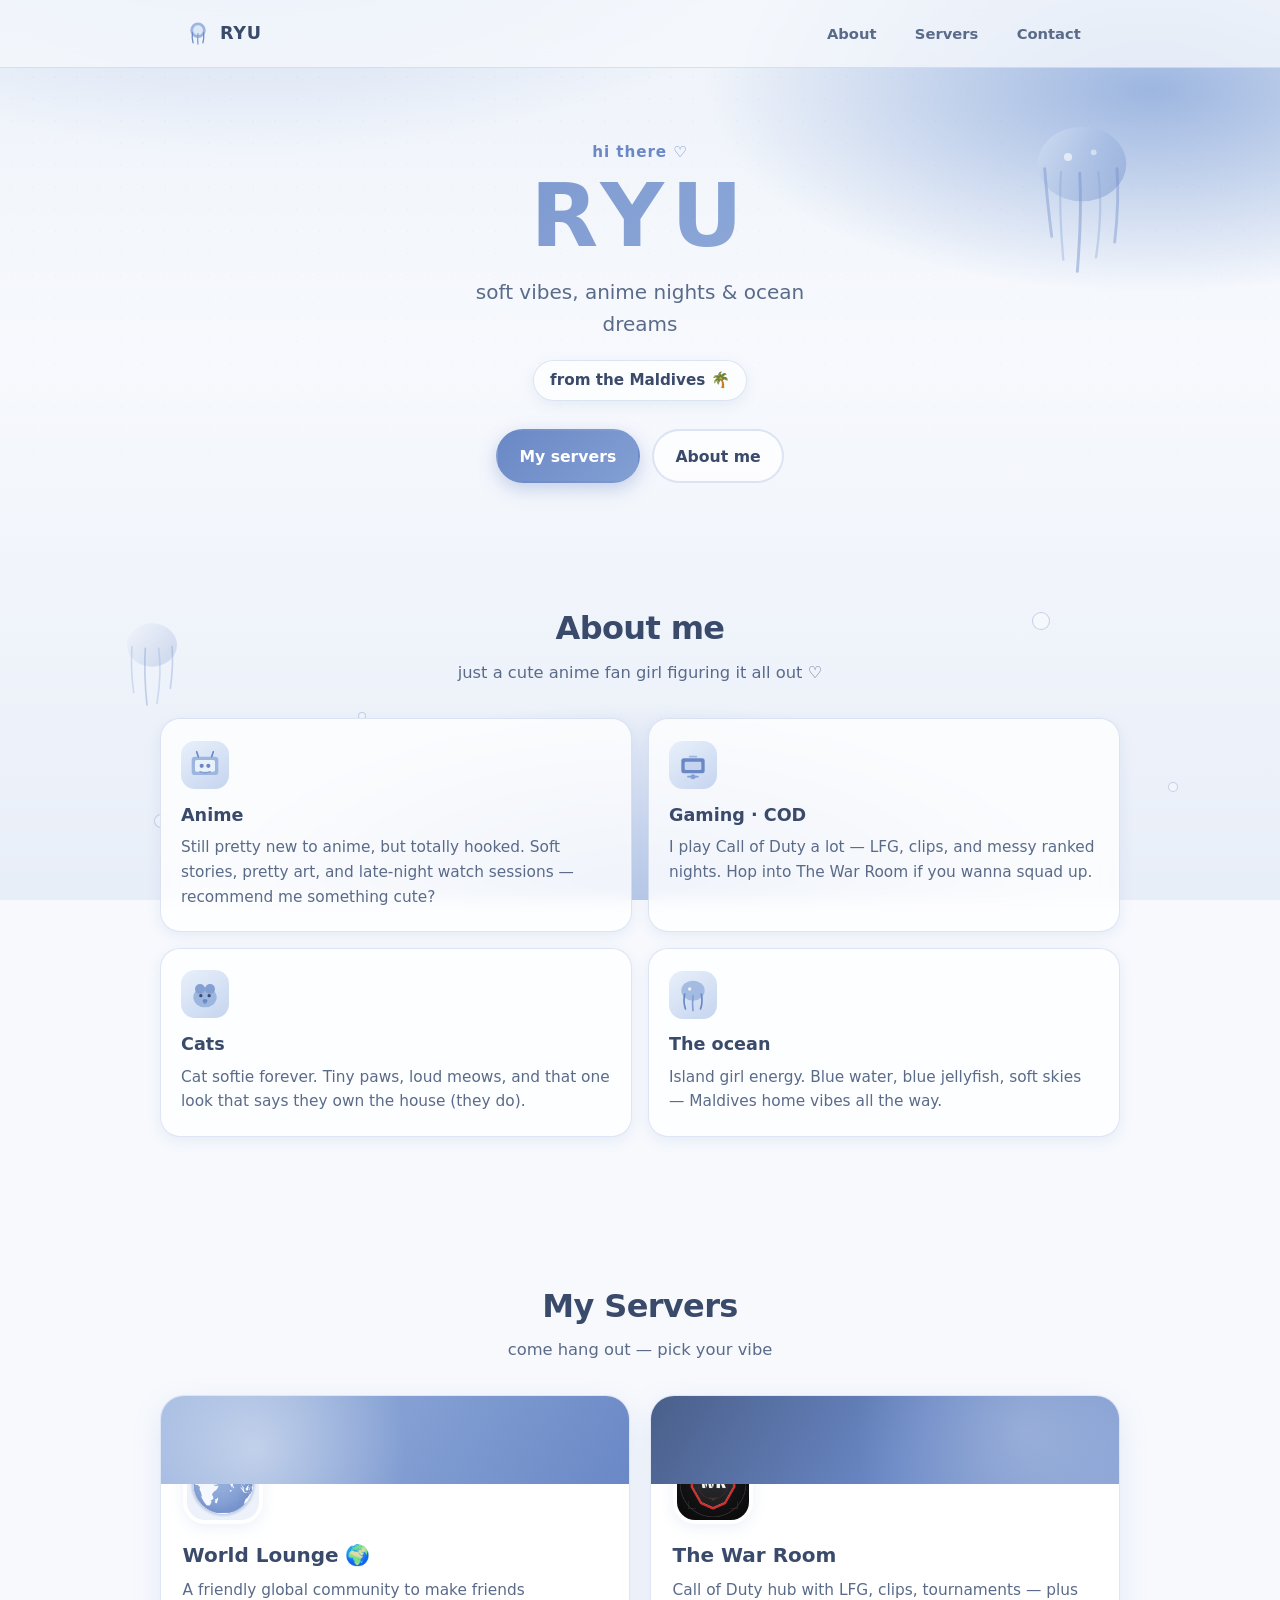
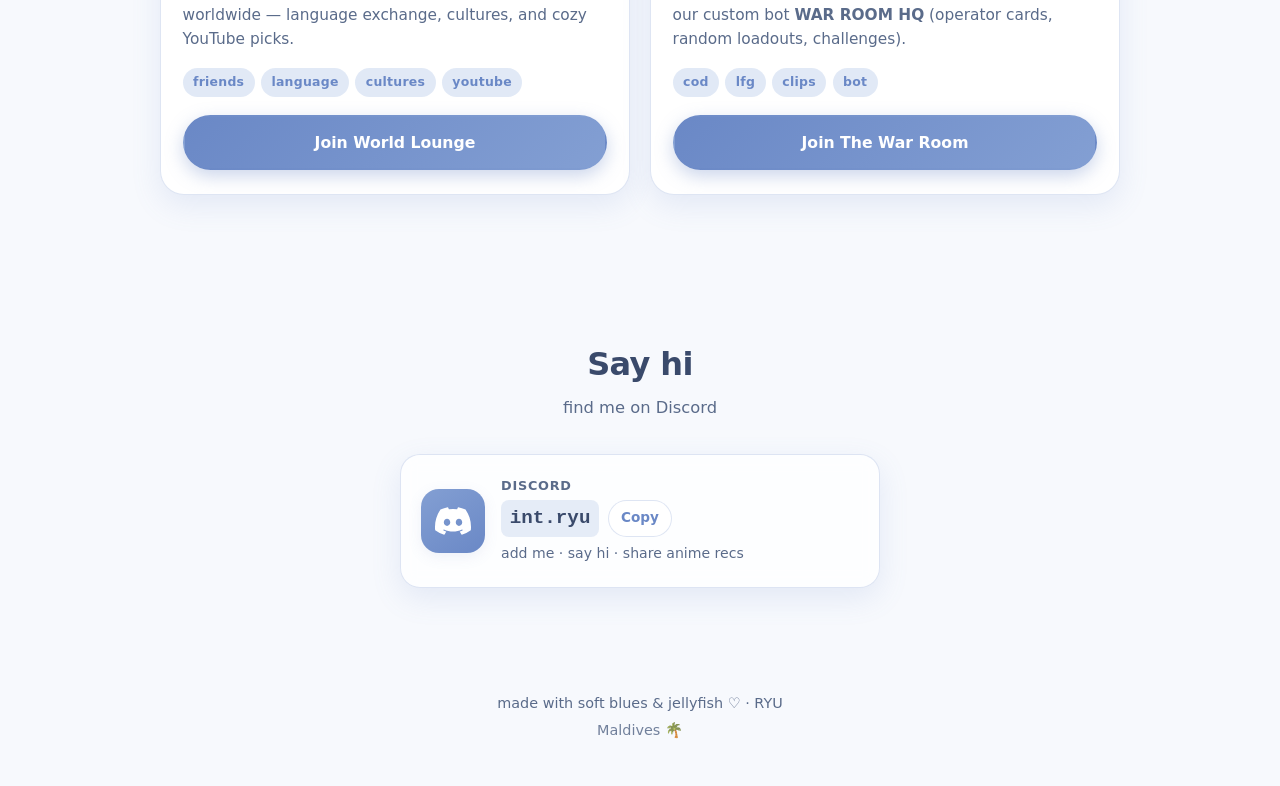
==== index.html @ 0b97e2f5 "Launch RYU site" ====
<!DOCTYPE html>
<html lang="en">
<head>
  <meta charset="UTF-8" />
  <meta name="viewport" content="width=device-width, initial-scale=1" />
  <title>RYU — soft vibes from the Maldives</title>
  <meta name="description" content="Hey, I'm RYU — anime fan girl from the Maldives. Soft pastels, blue jellyfish, cats, and Call of Duty. Come hang in World Lounge or The War Room." />
  <meta name="theme-color" content="#9DB6E0" />
  <meta name="author" content="RYU" />

  <!-- Open Graph -->
  <meta property="og:type" content="website" />
  <meta property="og:title" content="RYU — soft vibes from the Maldives" />
  <meta property="og:description" content="Anime fan girl from the Maldives. Soft pastels, blue jellyfish, cats &amp; COD. Join World Lounge or The War Room." />
  <meta property="og:image" content="og-image.png" />
  <meta property="og:image:width" content="1200" />
  <meta property="og:image:height" content="630" />
  <meta property="og:locale" content="en_US" />
  <meta property="og:site_name" content="RYU" />

  <!-- Twitter -->
  <meta name="twitter:card" content="summary_large_image" />
  <meta name="twitter:title" content="RYU — soft vibes from the Maldives" />
  <meta name="twitter:description" content="Anime fan girl from the Maldives. Soft pastels, blue jellyfish, cats &amp; COD." />
  <meta name="twitter:image" content="og-image.png" />

  <link rel="icon" href="favicon.svg" type="image/svg+xml" />
  <link rel="alternate icon" href="favicon.png" type="image/png" />
  <link rel="apple-touch-icon" href="apple-touch-icon.png" />
  <link rel="stylesheet" href="style.css" />
</head>
<body>
  <a class="skip-link" href="#main">Skip to content</a>

  <!-- Decorative ocean layer (SVG, no AI art) -->
  <div class="bg-layer" aria-hidden="true">
    <div class="bg-gradient"></div>
    <div class="bg-dots"></div>
    <svg class="jellyfish j1" viewBox="0 0 120 160" fill="none" xmlns="http://www.w3.org/2000/svg">
      <ellipse cx="60" cy="48" rx="38" ry="32" fill="url(#jfGrad)" opacity="0.55"/>
      <path d="M28 52 Q30 78 34 110" stroke="#6A88C6" stroke-width="2.5" stroke-linecap="round" opacity="0.45"/>
      <path d="M42 55 Q40 85 44 130" stroke="#839FD3" stroke-width="2" stroke-linecap="round" opacity="0.4"/>
      <path d="M58 56 Q60 90 56 140" stroke="#6A88C6" stroke-width="2.5" stroke-linecap="round" opacity="0.5"/>
      <path d="M74 55 Q78 88 72 128" stroke="#839FD3" stroke-width="2" stroke-linecap="round" opacity="0.4"/>
      <path d="M90 52 Q92 80 88 115" stroke="#6A88C6" stroke-width="2.5" stroke-linecap="round" opacity="0.45"/>
      <circle cx="48" cy="42" r="3.5" fill="#fff" opacity="0.7"/>
      <circle cx="70" cy="38" r="2.5" fill="#fff" opacity="0.55"/>
      <defs>
        <linearGradient id="jfGrad" x1="22" y1="16" x2="98" y2="80" gradientUnits="userSpaceOnUse">
          <stop stop-color="#E8F0FA"/>
          <stop offset="0.5" stop-color="#9DB6E0"/>
          <stop offset="1" stop-color="#6A88C6"/>
        </linearGradient>
      </defs>
    </svg>
    <svg class="jellyfish j2" viewBox="0 0 120 160" fill="none" xmlns="http://www.w3.org/2000/svg">
      <ellipse cx="60" cy="48" rx="30" ry="26" fill="url(#jfGrad2)" opacity="0.4"/>
      <path d="M36 50 Q34 75 38 105" stroke="#839FD3" stroke-width="2" stroke-linecap="round" opacity="0.35"/>
      <path d="M52 52 Q50 82 54 120" stroke="#6A88C6" stroke-width="2" stroke-linecap="round" opacity="0.4"/>
      <path d="M68 52 Q72 80 66 118" stroke="#839FD3" stroke-width="2" stroke-linecap="round" opacity="0.35"/>
      <path d="M84 50 Q86 72 82 100" stroke="#6A88C6" stroke-width="2" stroke-linecap="round" opacity="0.35"/>
      <defs>
        <linearGradient id="jfGrad2" x1="30" y1="22" x2="90" y2="74" gradientUnits="userSpaceOnUse">
          <stop stop-color="#F5F8FD"/>
          <stop offset="1" stop-color="#839FD3"/>
        </linearGradient>
      </defs>
    </svg>
    <span class="bubble b1"></span>
    <span class="bubble b2"></span>
    <span class="bubble b3"></span>
    <span class="bubble b4"></span>
    <span class="bubble b5"></span>
  </div>

  <header class="site-header">
    <nav class="nav" aria-label="Primary">
      <a class="logo" href="#top" aria-label="RYU home">
        <svg class="logo-mark" width="28" height="28" viewBox="0 0 40 40" aria-hidden="true">
          <circle cx="20" cy="16" r="11" fill="#9DB6E0"/>
          <circle cx="20" cy="16" r="7" fill="#E8F0FA" opacity="0.85"/>
          <path d="M12 20 Q11 28 13 34" stroke="#6A88C6" stroke-width="1.8" stroke-linecap="round" fill="none"/>
          <path d="M20 21 Q19 30 20 36" stroke="#839FD3" stroke-width="1.8" stroke-linecap="round" fill="none"/>
          <path d="M28 20 Q29 28 27 34" stroke="#6A88C6" stroke-width="1.8" stroke-linecap="round" fill="none"/>
        </svg>
        <span>RYU</span>
      </a>
      <ul class="nav-links">
        <li><a href="#about">About</a></li>
        <li><a href="#servers">Servers</a></li>
        <li><a href="#contact">Contact</a></li>
      </ul>
    </nav>
  </header>

  <main id="main">
    <!-- HERO -->
    <section class="hero" id="top" aria-labelledby="hero-title">
      <div class="hero-inner">
        <p class="hero-eyebrow">hi there ♡</p>
        <h1 id="hero-title" class="hero-title">RYU</h1>
        <p class="hero-tagline">soft vibes, anime nights &amp; ocean dreams</p>
        <p class="hero-location">
          <span class="loc-pill" aria-label="Location: Maldives">
            from the Maldives <span aria-hidden="true">🌴</span>
          </span>
        </p>
        <div class="hero-cta">
          <a class="btn btn-primary" href="#servers">My servers</a>
          <a class="btn btn-ghost" href="#about">About me</a>
        </div>
      </div>
    </section>

    <!-- ABOUT -->
    <section class="section about" id="about" aria-labelledby="about-title">
      <div class="section-inner">
        <h2 id="about-title" class="section-title">About me</h2>
        <p class="section-lead">just a cute anime fan girl figuring it all out ♡</p>
        <div class="about-grid">
          <article class="about-card">
            <div class="about-icon" aria-hidden="true">
              <svg viewBox="0 0 48 48" width="40" height="40">
                <rect x="8" y="14" width="32" height="22" rx="4" fill="#9DB6E0"/>
                <rect x="12" y="18" width="24" height="14" rx="2" fill="#E8F0FA"/>
                <circle cx="20" cy="25" r="2.5" fill="#6A88C6"/>
                <circle cx="28" cy="25" r="2.5" fill="#6A88C6"/>
                <path d="M18 32 Q24 35 30 32" stroke="#839FD3" stroke-width="1.8" fill="none" stroke-linecap="round"/>
                <path d="M16 14 L14 8" stroke="#6A88C6" stroke-width="2" stroke-linecap="round"/>
                <path d="M32 14 L34 8" stroke="#6A88C6" stroke-width="2" stroke-linecap="round"/>
              </svg>
            </div>
            <h3>Anime</h3>
            <p>Still pretty new to anime, but totally hooked. Soft stories, pretty art, and late-night watch sessions — recommend me something cute?</p>
          </article>
          <article class="about-card">
            <div class="about-icon" aria-hidden="true">
              <svg viewBox="0 0 48 48" width="40" height="40">
                <rect x="10" y="16" width="28" height="18" rx="3" fill="#6A88C6"/>
                <rect x="14" y="20" width="20" height="10" rx="1.5" fill="#C5D4EF"/>
                <circle cx="24" cy="38" r="3" fill="#839FD3"/>
                <path d="M18 38 H30" stroke="#839FD3" stroke-width="2" stroke-linecap="round"/>
                <path d="M20 14 L28 14" stroke="#9DB6E0" stroke-width="2" stroke-linecap="round"/>
              </svg>
            </div>
            <h3>Gaming · COD</h3>
            <p>I play Call of Duty a lot — LFG, clips, and messy ranked nights. Hop into The War Room if you wanna squad up.</p>
          </article>
          <article class="about-card">
            <div class="about-icon" aria-hidden="true">
              <svg viewBox="0 0 48 48" width="40" height="40">
                <ellipse cx="24" cy="28" rx="14" ry="12" fill="#9DB6E0"/>
                <circle cx="18" cy="18" r="6" fill="#839FD3"/>
                <circle cx="30" cy="18" r="6" fill="#839FD3"/>
                <circle cx="19" cy="26" r="2" fill="#3A4A6B"/>
                <circle cx="29" cy="26" r="2" fill="#3A4A6B"/>
                <ellipse cx="24" cy="32" rx="3" ry="2" fill="#6A88C6"/>
                <path d="M22 34 Q24 36 26 34" stroke="#6A88C6" stroke-width="1.5" fill="none"/>
              </svg>
            </div>
            <h3>Cats</h3>
            <p>Cat softie forever. Tiny paws, loud meows, and that one look that says they own the house (they do).</p>
          </article>
          <article class="about-card">
            <div class="about-icon" aria-hidden="true">
              <svg viewBox="0 0 48 48" width="40" height="40">
                <ellipse cx="24" cy="20" rx="14" ry="12" fill="#9DB6E0" opacity="0.9"/>
                <path d="M14 24 Q12 34 15 42" stroke="#6A88C6" stroke-width="2" fill="none" stroke-linecap="round"/>
                <path d="M24 26 Q23 36 24 44" stroke="#839FD3" stroke-width="2" fill="none" stroke-linecap="round"/>
                <path d="M34 24 Q36 34 33 42" stroke="#6A88C6" stroke-width="2" fill="none" stroke-linecap="round"/>
                <circle cx="20" cy="18" r="2" fill="#fff" opacity="0.8"/>
              </svg>
            </div>
            <h3>The ocean</h3>
            <p>Island girl energy. Blue water, blue jellyfish, soft skies — Maldives home vibes all the way.</p>
          </article>
        </div>
      </div>
    </section>

    <!-- SERVERS -->
    <section class="section servers" id="servers" aria-labelledby="servers-title">
      <div class="section-inner">
        <h2 id="servers-title" class="section-title">My Servers</h2>
        <p class="section-lead">come hang out — pick your vibe</p>
        <div class="server-grid">
          <article class="server-card">
            <div class="server-banner wl-banner" aria-hidden="true"></div>
            <div class="server-body">
              <img class="server-icon" src="worldlounge-icon.png" width="80" height="80" alt="World Lounge server icon" />
              <h3>World Lounge <span aria-hidden="true">🌍</span></h3>
              <p>A friendly global community to make friends worldwide — language exchange, cultures, and cozy YouTube picks.</p>
              <ul class="server-tags" aria-label="Highlights">
                <li>friends</li>
                <li>language</li>
                <li>cultures</li>
                <li>YouTube</li>
              </ul>
              <a class="btn btn-primary btn-block" href="https://discord.gg/qdYqPaJqVR" target="_blank" rel="noopener noreferrer">
                Join World Lounge
              </a>
            </div>
          </article>

          <article class="server-card">
            <div class="server-banner wr-banner" aria-hidden="true"></div>
            <div class="server-body">
              <img class="server-icon" src="warroom-icon.png" width="80" height="80" alt="The War Room server icon" />
              <h3>The War Room</h3>
              <p>Call of Duty hub with LFG, clips, tournaments — plus our custom bot <strong>WAR ROOM HQ</strong> (operator cards, random loadouts, challenges).</p>
              <ul class="server-tags" aria-label="Highlights">
                <li>COD</li>
                <li>LFG</li>
                <li>clips</li>
                <li>bot</li>
              </ul>
              <a class="btn btn-primary btn-block" href="https://discord.gg/G95VPjzFN3" target="_blank" rel="noopener noreferrer">
                Join The War Room
              </a>
            </div>
          </article>
        </div>
      </div>
    </section>

    <!-- CONTACT -->
    <section class="section contact" id="contact" aria-labelledby="contact-title">
      <div class="section-inner contact-inner">
        <h2 id="contact-title" class="section-title">Say hi</h2>
        <p class="section-lead">find me on Discord</p>
        <div class="contact-card">
          <div class="discord-badge" aria-hidden="true">
            <svg viewBox="0 0 24 24" width="36" height="36" fill="currentColor">
              <path d="M20.317 4.37a19.791 19.791 0 0 0-4.885-1.515.074.074 0 0 0-.079.037c-.21.375-.444.864-.608 1.25a18.27 18.27 0 0 0-5.487 0 12.64 12.64 0 0 0-.617-1.25.077.077 0 0 0-.079-.037A19.736 19.736 0 0 0 3.677 4.37a.07.07 0 0 0-.032.027C.533 9.046-.32 13.58.099 18.057a.082.082 0 0 0 .031.057 19.9 19.9 0 0 0 5.993 3.03.078.078 0 0 0 .084-.028 14.09 14.09 0 0 0 1.226-1.994.076.076 0 0 0-.041-.106 13.107 13.107 0 0 1-1.872-.892.077.077 0 0 1-.008-.128 10.2 10.2 0 0 0 .372-.292.074.074 0 0 1 .077-.01c3.928 1.793 8.18 1.793 12.062 0a.074.074 0 0 1 .078.01c.12.098.246.198.373.292a.077.077 0 0 1-.006.127 12.299 12.299 0 0 1-1.873.892.077.077 0 0 0-.041.107c.36.698.772 1.362 1.225 1.993a.076.076 0 0 0 .084.028 19.839 19.839 0 0 0 6.002-3.03.077.077 0 0 0 .032-.054c.5-5.177-.838-9.674-3.549-13.66a.061.061 0 0 0-.031-.03zM8.02 15.33c-1.183 0-2.157-1.085-2.157-2.419 0-1.333.956-2.419 2.157-2.419 1.21 0 2.176 1.096 2.157 2.42 0 1.333-.956 2.418-2.157 2.418zm7.975 0c-1.183 0-2.157-1.085-2.157-2.419 0-1.333.955-2.419 2.157-2.419 1.21 0 2.176 1.096 2.157 2.42 0 1.333-.946 2.418-2.157 2.418z"/>
            </svg>
          </div>
          <div class="contact-text">
            <p class="contact-label">Discord</p>
            <p class="contact-handle">
              <code id="discord-handle">int.ryu</code>
              <button type="button" class="copy-btn" id="copy-discord" aria-label="Copy Discord username int.ryu">
                Copy
              </button>
            </p>
            <p class="contact-note">add me · say hi · share anime recs</p>
          </div>
        </div>
      </div>
    </section>
  </main>

  <footer class="site-footer">
    <div class="footer-inner">
      <p>made with soft blues &amp; jellyfish ♡ · RYU</p>
      <p class="footer-sub">Maldives <span aria-hidden="true">🌴</span></p>
    </div>
  </footer>

  <script>
    (function () {
      var btn = document.getElementById('copy-discord');
      var handle = document.getElementById('discord-handle');
      if (!btn || !handle) return;
      btn.addEventListener('click', function () {
        var text = handle.textContent.trim();
        function done() {
          var prev = btn.textContent;
          btn.textContent = 'Copied!';
          btn.setAttribute('aria-live', 'polite');
          setTimeout(function () { btn.textContent = prev; }, 1600);
        }
        if (navigator.clipboard && navigator.clipboard.writeText) {
          navigator.clipboard.writeText(text).then(done).catch(function () {
            window.prompt('Copy this:', text);
          });
        } else {
          window.prompt('Copy this:', text);
        }
      });
    })();
  </script>
</body>
</html>
---- style.css ----
/* RYU — soft pastel personal site
   Palette: #9DB6E0, #839FD3, #6A88C6
   Mobile-first, accessible, no AI art */

:root {
  --blue-soft: #9DB6E0;
  --blue-mid: #839FD3;
  --blue-deep: #6A88C6;
  --blue-ink: #3A4A6B;
  --blue-muted: #5A6B8A;
  --cream: #F7F9FD;
  --white: #FFFFFF;
  --card: rgba(255, 255, 255, 0.78);
  --card-solid: #FFFFFF;
  --border: rgba(106, 136, 198, 0.22);
  --shadow: 0 10px 30px rgba(106, 136, 198, 0.14);
  --shadow-sm: 0 4px 14px rgba(106, 136, 198, 0.12);
  --radius: 20px;
  --radius-sm: 12px;
  --font: "Segoe UI", system-ui, -apple-system, BlinkMacSystemFont, "Helvetica Neue", Arial, sans-serif;
  --max: 960px;
  --header-h: 64px;
}

*,
*::before,
*::after {
  box-sizing: border-box;
}

html {
  scroll-behavior: smooth;
  -webkit-text-size-adjust: 100%;
}

body {
  margin: 0;
  font-family: var(--font);
  color: var(--blue-ink);
  background: var(--cream);
  line-height: 1.6;
  min-height: 100vh;
  overflow-x: hidden;
}

img {
  max-width: 100%;
  height: auto;
  display: block;
}

a {
  color: var(--blue-deep);
  text-decoration-thickness: 1.5px;
  text-underline-offset: 3px;
}

a:hover {
  color: var(--blue-ink);
}

:focus-visible {
  outline: 3px solid var(--blue-mid);
  outline-offset: 3px;
  border-radius: 4px;
}

.skip-link {
  position: absolute;
  left: -9999px;
  top: 0;
  background: var(--blue-deep);
  color: #fff;
  padding: 0.75rem 1rem;
  z-index: 1000;
  border-radius: 0 0 8px 0;
}

.skip-link:focus {
  left: 0;
}

/* ===== Background decorations ===== */
.bg-layer {
  position: fixed;
  inset: 0;
  z-index: -1;
  pointer-events: none;
  overflow: hidden;
}

.bg-gradient {
  position: absolute;
  inset: 0;
  background:
    radial-gradient(ellipse 80% 50% at 20% -10%, #c5d4ef 0%, transparent 55%),
    radial-gradient(ellipse 70% 45% at 90% 10%, #9db6e0 0%, transparent 50%),
    radial-gradient(ellipse 60% 40% at 50% 100%, #b8c9e8 0%, transparent 55%),
    linear-gradient(180deg, #eef3fa 0%, #f7f9fd 40%, #e8eef8 100%);
}

.bg-dots {
  position: absolute;
  inset: 0;
  background-image: radial-gradient(circle, rgba(106, 136, 198, 0.18) 1px, transparent 1.5px);
  background-size: 22px 22px;
  opacity: 0.45;
  mask-image: linear-gradient(180deg, rgba(0,0,0,0.55), transparent 70%);
  -webkit-mask-image: linear-gradient(180deg, rgba(0,0,0,0.55), transparent 70%);
}

.jellyfish {
  position: absolute;
  width: 90px;
  opacity: 0.85;
  animation: float 9s ease-in-out infinite;
}

.j1 {
  top: 12%;
  right: 6%;
  width: 110px;
  animation-delay: -2s;
}

.j2 {
  bottom: 18%;
  left: 4%;
  width: 80px;
  animation-delay: -5s;
  animation-duration: 11s;
}

.bubble {
  position: absolute;
  border-radius: 50%;
  border: 1.5px solid rgba(106, 136, 198, 0.35);
  background: rgba(255, 255, 255, 0.35);
  animation: rise 12s ease-in-out infinite;
}

.b1 { width: 14px; height: 14px; left: 12%; bottom: 8%; animation-delay: 0s; }
.b2 { width: 8px; height: 8px; left: 28%; bottom: 20%; animation-delay: -3s; }
.b3 { width: 18px; height: 18px; right: 18%; bottom: 30%; animation-delay: -6s; }
.b4 { width: 10px; height: 10px; right: 8%; bottom: 12%; animation-delay: -1.5s; }
.b5 { width: 12px; height: 12px; left: 55%; bottom: 5%; animation-delay: -8s; }

@keyframes float {
  0%, 100% { transform: translateY(0) rotate(-2deg); }
  50% { transform: translateY(-18px) rotate(2deg); }
}

@keyframes rise {
  0%, 100% { transform: translateY(0); opacity: 0.5; }
  50% { transform: translateY(-40px); opacity: 0.9; }
}

@media (prefers-reduced-motion: reduce) {
  html { scroll-behavior: auto; }
  .jellyfish, .bubble { animation: none; }
}

/* ===== Header / Nav ===== */
.site-header {
  position: sticky;
  top: 0;
  z-index: 50;
  backdrop-filter: blur(14px);
  -webkit-backdrop-filter: blur(14px);
  background: rgba(247, 249, 253, 0.78);
  border-bottom: 1px solid var(--border);
}

.nav {
  max-width: var(--max);
  margin: 0 auto;
  padding: 0.75rem 1.25rem;
  display: flex;
  align-items: center;
  justify-content: space-between;
  gap: 1rem;
  min-height: var(--header-h);
}

.logo {
  display: inline-flex;
  align-items: center;
  gap: 0.5rem;
  font-weight: 700;
  font-size: 1.1rem;
  letter-spacing: 0.04em;
  color: var(--blue-ink);
  text-decoration: none;
}

.logo:hover { color: var(--blue-deep); }

.logo-mark { flex-shrink: 0; }

.nav-links {
  list-style: none;
  margin: 0;
  padding: 0;
  display: flex;
  gap: 0.25rem;
}

.nav-links a {
  display: block;
  padding: 0.45rem 0.7rem;
  border-radius: 999px;
  color: var(--blue-muted);
  text-decoration: none;
  font-size: 0.92rem;
  font-weight: 560;
}

.nav-links a:hover,
.nav-links a:focus-visible {
  background: rgba(157, 182, 224, 0.35);
  color: var(--blue-ink);
}

/* ===== Layout ===== */
.section {
  padding: 3.5rem 1.25rem;
}

.section-inner {
  max-width: var(--max);
  margin: 0 auto;
}

.section-title {
  margin: 0 0 0.35rem;
  font-size: clamp(1.6rem, 4vw, 2rem);
  font-weight: 750;
  letter-spacing: -0.02em;
  color: var(--blue-ink);
  text-align: center;
}

.section-lead {
  margin: 0 auto 2rem;
  text-align: center;
  color: var(--blue-muted);
  max-width: 36ch;
  font-size: 1.02rem;
}

/* ===== Hero ===== */
.hero {
  padding: 3.25rem 1.25rem 2.5rem;
  text-align: center;
}

.hero-inner {
  max-width: var(--max);
  margin: 0 auto;
}

.hero-eyebrow {
  margin: 0 0 0.5rem;
  font-size: 0.95rem;
  color: var(--blue-deep);
  font-weight: 600;
  letter-spacing: 0.06em;
  text-transform: lowercase;
}

.hero-title {
  margin: 0;
  font-size: clamp(3.2rem, 14vw, 5.5rem);
  font-weight: 800;
  letter-spacing: 0.08em;
  line-height: 1;
  background: linear-gradient(135deg, #6A88C6 0%, #839FD3 45%, #9DB6E0 100%);
  -webkit-background-clip: text;
  background-clip: text;
  color: transparent;
  text-shadow: none;
}

.hero-tagline {
  margin: 1rem auto 0;
  font-size: clamp(1.05rem, 3.2vw, 1.25rem);
  color: var(--blue-muted);
  max-width: 28ch;
}

.hero-location {
  margin: 1.25rem 0 0;
}

.loc-pill {
  display: inline-flex;
  align-items: center;
  gap: 0.35rem;
  padding: 0.45rem 1rem;
  border-radius: 999px;
  background: rgba(255, 255, 255, 0.7);
  border: 1px solid var(--border);
  box-shadow: var(--shadow-sm);
  font-size: 0.95rem;
  font-weight: 560;
  color: var(--blue-ink);
}

.hero-cta {
  margin-top: 1.75rem;
  display: flex;
  flex-wrap: wrap;
  gap: 0.75rem;
  justify-content: center;
}

/* ===== Buttons ===== */
.btn {
  display: inline-flex;
  align-items: center;
  justify-content: center;
  gap: 0.4rem;
  padding: 0.8rem 1.35rem;
  border-radius: 999px;
  font-weight: 650;
  font-size: 0.98rem;
  text-decoration: none;
  border: 2px solid transparent;
  cursor: pointer;
  transition: transform 0.15s ease, box-shadow 0.15s ease, background 0.15s ease;
  min-height: 44px; /* touch-friendly for iPhone */
}

.btn:active { transform: scale(0.98); }

.btn-primary {
  background: linear-gradient(135deg, #6A88C6, #839FD3);
  color: #fff;
  box-shadow: 0 6px 18px rgba(106, 136, 198, 0.35);
}

.btn-primary:hover {
  color: #fff;
  box-shadow: 0 8px 24px rgba(106, 136, 198, 0.45);
  filter: brightness(1.05);
}

.btn-ghost {
  background: rgba(255, 255, 255, 0.7);
  color: var(--blue-ink);
  border-color: var(--border);
}

.btn-ghost:hover {
  background: #fff;
  color: var(--blue-deep);
}

.btn-block {
  width: 100%;
}

/* ===== About ===== */
.about-grid {
  display: grid;
  gap: 1rem;
  grid-template-columns: 1fr;
}

.about-card {
  background: var(--card);
  backdrop-filter: blur(8px);
  -webkit-backdrop-filter: blur(8px);
  border: 1px solid var(--border);
  border-radius: var(--radius);
  padding: 1.35rem 1.25rem;
  box-shadow: var(--shadow-sm);
}

.about-icon {
  width: 48px;
  height: 48px;
  display: grid;
  place-items: center;
  border-radius: 14px;
  background: linear-gradient(145deg, #e8f0fa, #c5d4ef);
  margin-bottom: 0.75rem;
}

.about-card h3 {
  margin: 0 0 0.4rem;
  font-size: 1.1rem;
  color: var(--blue-ink);
}

.about-card p {
  margin: 0;
  color: var(--blue-muted);
  font-size: 0.96rem;
}

/* ===== Servers ===== */
.server-grid {
  display: grid;
  gap: 1.25rem;
  grid-template-columns: 1fr;
}

.server-card {
  background: var(--card-solid);
  border: 1px solid var(--border);
  border-radius: calc(var(--radius) + 4px);
  overflow: hidden;
  box-shadow: var(--shadow);
  display: flex;
  flex-direction: column;
}

.server-banner {
  height: 88px;
  position: relative;
}

.wl-banner {
  background:
    radial-gradient(circle at 20% 60%, rgba(255,255,255,0.45), transparent 40%),
    linear-gradient(120deg, #9DB6E0, #839FD3 50%, #6A88C6);
}

.wr-banner {
  background:
    radial-gradient(circle at 80% 40%, rgba(255,255,255,0.25), transparent 45%),
    linear-gradient(120deg, #4a5f8a, #6A88C6 55%, #839FD3);
}

.server-body {
  padding: 0 1.35rem 1.5rem;
  margin-top: -40px;
  display: flex;
  flex-direction: column;
  flex: 1;
}

.server-icon {
  width: 80px;
  height: 80px;
  border-radius: 22px;
  border: 4px solid #fff;
  box-shadow: var(--shadow-sm);
  object-fit: cover;
  background: #fff;
}

.server-body h3 {
  margin: 0.9rem 0 0.45rem;
  font-size: 1.25rem;
  color: var(--blue-ink);
}

.server-body > p {
  margin: 0 0 1rem;
  color: var(--blue-muted);
  font-size: 0.96rem;
  flex: 1;
}

.server-tags {
  list-style: none;
  margin: 0 0 1.15rem;
  padding: 0;
  display: flex;
  flex-wrap: wrap;
  gap: 0.4rem;
}

.server-tags li {
  font-size: 0.78rem;
  font-weight: 650;
  letter-spacing: 0.02em;
  text-transform: lowercase;
  padding: 0.28rem 0.65rem;
  border-radius: 999px;
  background: rgba(157, 182, 224, 0.3);
  color: var(--blue-deep);
}

/* ===== Contact ===== */
.contact-inner {
  max-width: 480px;
}

.contact-card {
  display: flex;
  gap: 1rem;
  align-items: center;
  padding: 1.35rem 1.25rem;
  background: var(--card);
  backdrop-filter: blur(8px);
  -webkit-backdrop-filter: blur(8px);
  border: 1px solid var(--border);
  border-radius: var(--radius);
  box-shadow: var(--shadow);
}

.discord-badge {
  flex-shrink: 0;
  width: 64px;
  height: 64px;
  border-radius: 18px;
  display: grid;
  place-items: center;
  background: linear-gradient(145deg, #839FD3, #6A88C6);
  color: #fff;
  box-shadow: var(--shadow-sm);
}

.contact-label {
  margin: 0;
  font-size: 0.8rem;
  font-weight: 650;
  letter-spacing: 0.06em;
  text-transform: uppercase;
  color: var(--blue-muted);
}

.contact-handle {
  margin: 0.2rem 0 0.35rem;
  display: flex;
  flex-wrap: wrap;
  align-items: center;
  gap: 0.55rem;
}

.contact-handle code {
  font-family: ui-monospace, "SF Mono", Menlo, Consolas, monospace;
  font-size: 1.2rem;
  font-weight: 700;
  color: var(--blue-ink);
  background: rgba(157, 182, 224, 0.25);
  padding: 0.2rem 0.55rem;
  border-radius: 8px;
}

.copy-btn {
  font: inherit;
  font-size: 0.85rem;
  font-weight: 650;
  padding: 0.4rem 0.75rem;
  min-height: 36px;
  border-radius: 999px;
  border: 1.5px solid var(--border);
  background: #fff;
  color: var(--blue-deep);
  cursor: pointer;
}

.copy-btn:hover {
  background: rgba(157, 182, 224, 0.25);
}

.contact-note {
  margin: 0;
  font-size: 0.88rem;
  color: var(--blue-muted);
}

/* ===== Footer ===== */
.site-footer {
  padding: 2rem 1.25rem 2.75rem;
  text-align: center;
  color: var(--blue-muted);
  font-size: 0.9rem;
}

.footer-inner p {
  margin: 0;
}

.footer-sub {
  margin-top: 0.25rem !important;
  opacity: 0.85;
}

/* ===== Responsive ===== */
@media (min-width: 640px) {
  .about-grid {
    grid-template-columns: 1fr 1fr;
  }

  .server-grid {
    grid-template-columns: 1fr 1fr;
  }

  .jellyfish.j1 { width: 140px; right: 10%; }
  .jellyfish.j2 { width: 100px; left: 8%; }
}

@media (min-width: 900px) {
  .section { padding: 4.5rem 1.5rem; }
  .hero { padding: 4.5rem 1.5rem 3rem; }
  .nav { padding: 0.85rem 1.5rem; }
  .nav-links { gap: 0.5rem; }
  .nav-links a { padding: 0.5rem 0.95rem; }
}

/* Print: keep it clean */
@media print {
  .bg-layer, .site-header { display: none; }
  body { background: #fff; color: #000; }
  .server-card, .about-card, .contact-card {
    box-shadow: none;
    border: 1px solid #ccc;
  }
}
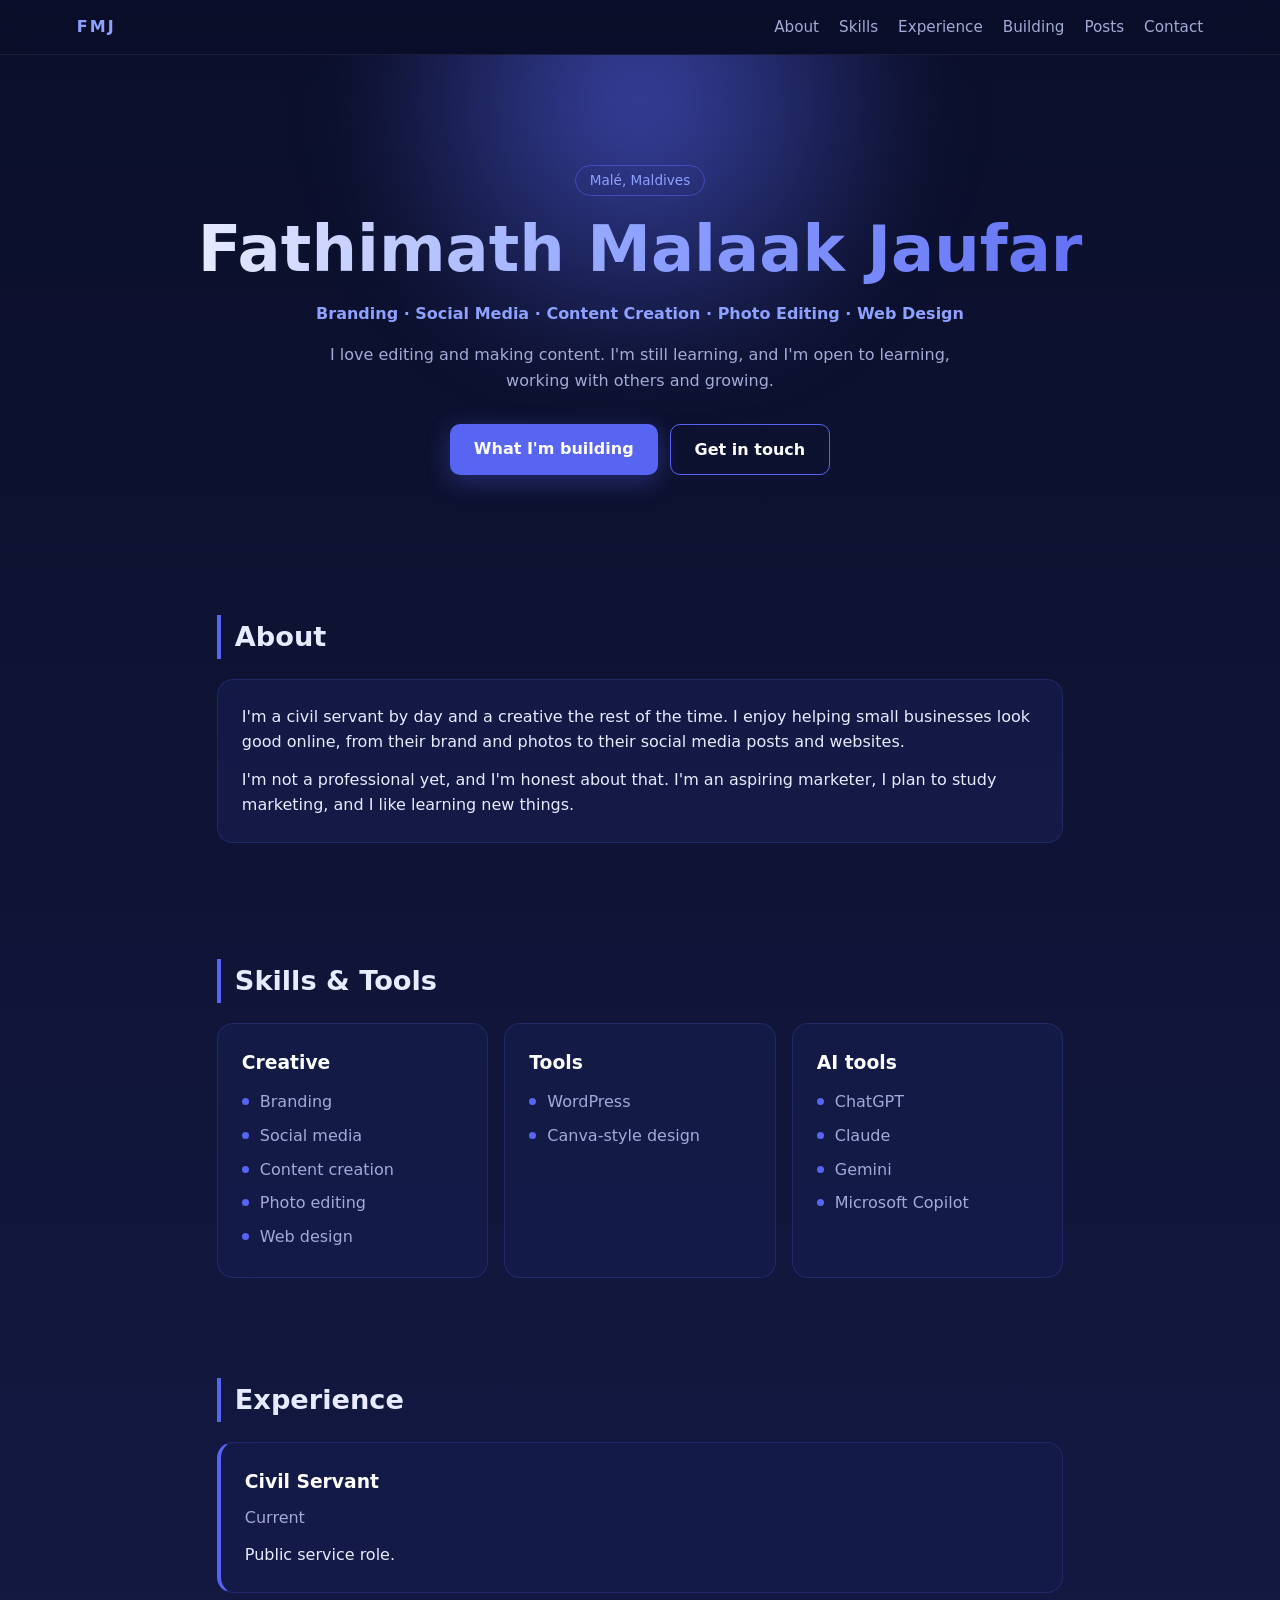
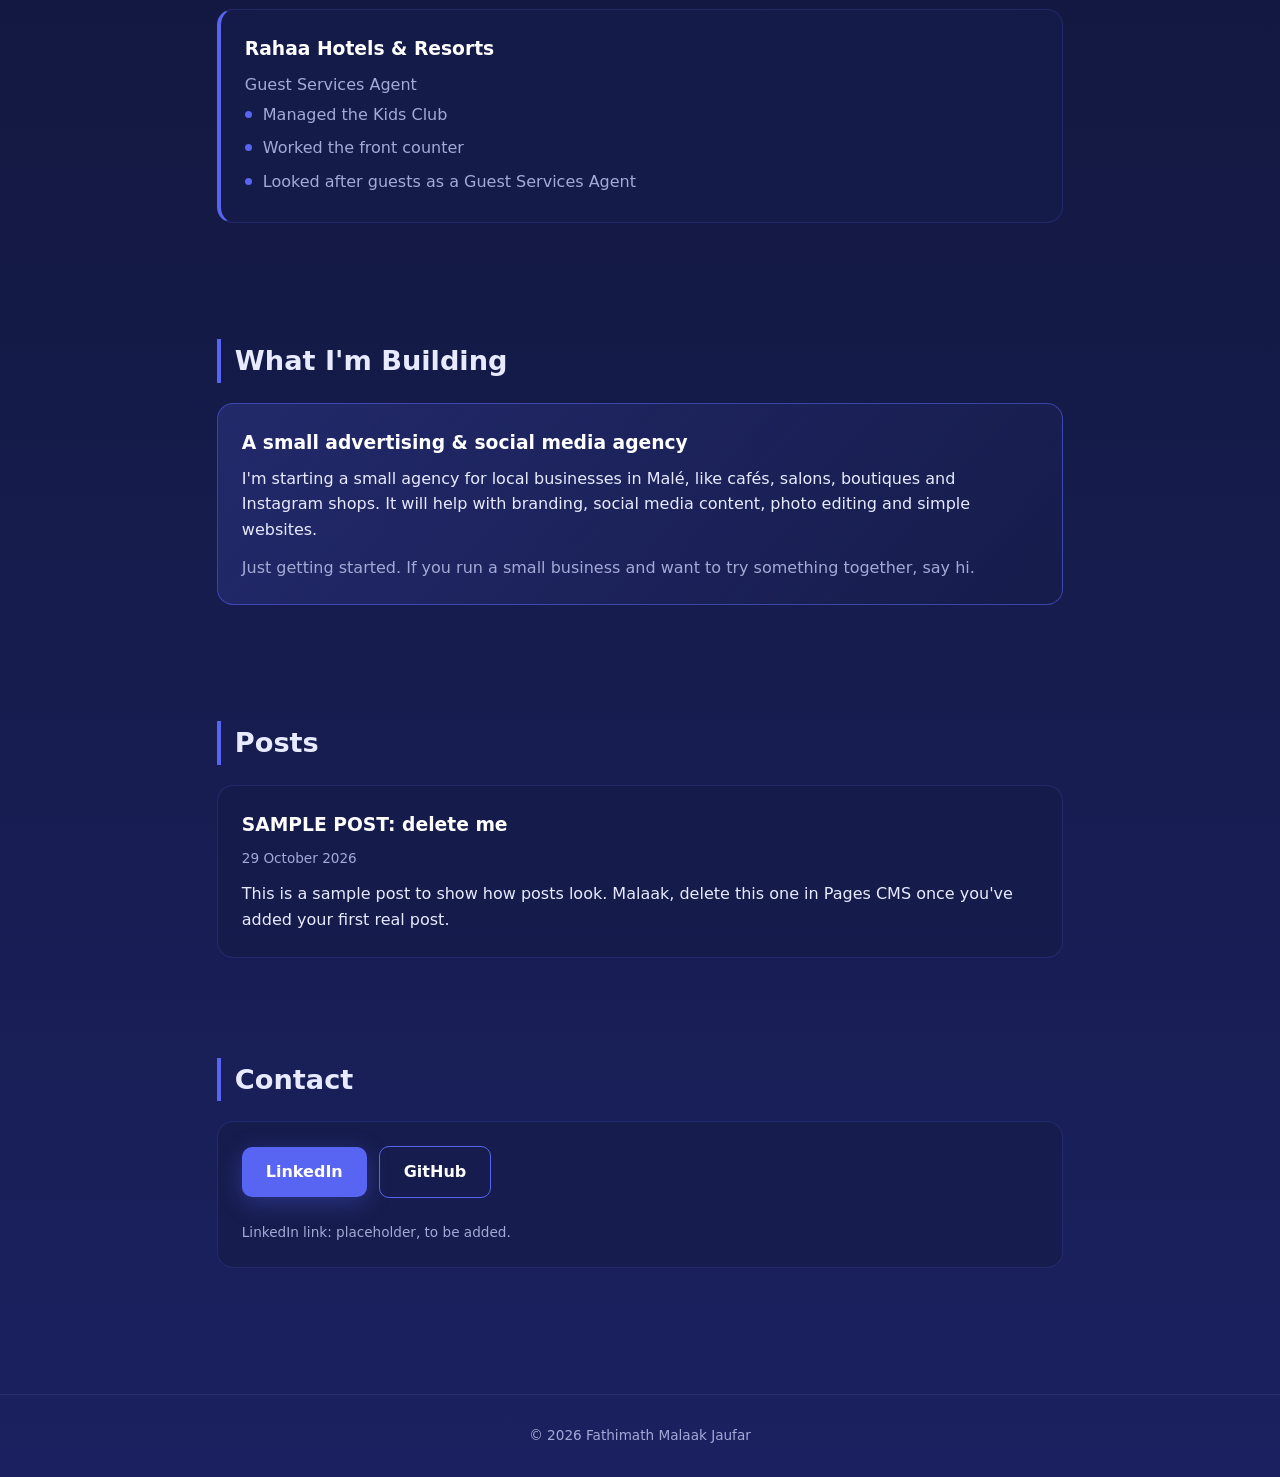
==== commit aa2fdbb1: "Replace RYU site with Fathimath Malaak Jaufar profile site" ====
--- a/index.html
+++ b/index.html
@@ -1,283 +1,43 @@
 <!DOCTYPE html>
-<html lang="en">
-<head>
-  <meta charset="UTF-8" />
-  <meta name="viewport" content="width=device-width, initial-scale=1" />
-  <title>RYU — soft vibes from the Maldives</title>
-  <meta name="description" content="Hey, I'm RYU — anime fan girl from the Maldives. Soft pastels, blue jellyfish, cats, and Call of Duty. Come hang in World Lounge or The War Room." />
-  <meta name="theme-color" content="#9DB6E0" />
-  <meta name="author" content="RYU" />
+<html lang="en"><head><meta charset="utf-8"><meta name="viewport" content="width=device-width,initial-scale=1">
+<title>Fathimath Malaak Jaufar</title>
+<meta name="description" content="Fathimath Malaak Jaufar: branding, social media, content creation, photo editing and web design in Malé, Maldives.">
+<link rel="stylesheet" href="style.css"></head><body>
+<nav><a class="logo" href="#top">FMJ</a><div class="links"><a href="#about">About</a><a href="#skills">Skills</a><a href="#experience">Experience</a><a href="#building">Building</a><a href="#posts">Posts</a><a href="#contact">Contact</a></div></nav>
+<header id="top" class="hero"><div class="glow"></div>
+<p class="tag">Malé, Maldives</p>
+<h1>Fathimath Malaak Jaufar</h1>
+<p class="sub">Branding · Social Media · Content Creation · Photo Editing · Web Design</p>
+<p class="lead">I love editing and making content. I'm still learning, and I'm open to learning, working with others and growing.</p>
+<div class="cta"><a class="btn" href="#building">What I'm building</a><a class="btn ghost" href="#contact">Get in touch</a></div></header>
+<main>
+<section class="reveal" id="about"><h2>About</h2><div class="card"><p>I'm a civil servant by day and a creative the rest of the time. I enjoy helping small businesses look good online, from their brand and photos to their social media posts and websites.</p><p>I'm not a professional yet, and I'm honest about that. I'm an aspiring marketer, I plan to study marketing, and I like learning new things.</p></div></section>
+<section class="reveal" id="skills"><h2>Skills &amp; Tools</h2><div class="grid">
+<div class="card"><h3>Creative</h3><ul><li>Branding</li><li>Social media</li><li>Content creation</li><li>Photo editing</li><li>Web design</li></ul></div>
+<div class="card"><h3>Tools</h3><ul><li>WordPress</li><li>Canva-style design</li></ul></div>
+<div class="card"><h3>AI tools</h3><ul><li>ChatGPT</li><li>Claude</li><li>Gemini</li><li>Microsoft Copilot</li></ul></div></div></section>
+<section class="reveal" id="experience"><h2>Experience</h2>
+<div class="card tl"><h3>Civil Servant</h3><p class="muted">Current</p><p>Public service role.</p></div>
+<div class="card tl"><h3>Rahaa Hotels &amp; Resorts</h3><p class="muted">Guest Services Agent</p><ul><li>Managed the Kids Club</li><li>Worked the front counter</li><li>Looked after guests as a Guest Services Agent</li></ul></div></section>
+<section class="reveal" id="building"><h2>What I'm Building</h2><div class="card feature"><h3>A small advertising &amp; social media agency</h3><p>I'm starting a small agency for local businesses in Malé, like cafés, salons, boutiques and Instagram shops. It will help with branding, social media content, photo editing and simple websites.</p><p class="muted">Just getting started. If you run a small business and want to try something together, say hi.</p></div></section>
+<section class="reveal" id="posts"><h2>Posts</h2><div id="post-list" class="posts"><p class="muted">Loading posts…</p></div></section>
+<section class="reveal" id="contact"><h2>Contact</h2><div class="card contact">
+<a class="btn" href="#" data-placeholder="LinkedIn URL">LinkedIn</a>
+<a class="btn ghost" href="https://github.com/reseachrandomv">GitHub</a>
+<p class="muted small">LinkedIn link: placeholder, to be added.</p></div></section>
+</main><footer>© <span id="y"></span> Fathimath Malaak Jaufar</footer>
+<script>document.getElementById('y').textContent=new Date().getFullYear()
+fetch('posts/posts.json',{cache:'no-store'}).then(r=>r.json()).then(d=>{
+ const el=document.getElementById('post-list');const ps=(d.posts||[]).slice().sort((a,b)=>(b.date||'').localeCompare(a.date||''));
+ if(!ps.length){el.innerHTML='<p class="muted">No posts yet.</p>';return}
+ el.innerHTML='';ps.forEach(p=>{const c=document.createElement('article');c.className='card post';
+  if(p.image){const i=document.createElement('img');i.src=p.image.replace(/^\//,'');i.alt=p.title||'';i.loading='lazy';c.appendChild(i)}
+  const h=document.createElement('h3');h.textContent=p.title||'';const t=document.createElement('p');t.className='muted small';
+  t.textContent=p.date?new Date(p.date+'T00:00').toLocaleDateString('en-GB',{day:'numeric',month:'long',year:'numeric'}):'';
+  const b=document.createElement('p');b.textContent=p.text||'';b.style.whiteSpace='pre-line';c.append(h,t,b);el.appendChild(c)})
+}).catch(()=>{document.getElementById('post-list').innerHTML='<p class="muted">Posts could not load.</p>'});
 
-  <!-- Open Graph -->
-  <meta property="og:type" content="website" />
-  <meta property="og:title" content="RYU — soft vibes from the Maldives" />
-  <meta property="og:description" content="Anime fan girl from the Maldives. Soft pastels, blue jellyfish, cats &amp; COD. Join World Lounge or The War Room." />
-  <meta property="og:image" content="og-image.png" />
-  <meta property="og:image:width" content="1200" />
-  <meta property="og:image:height" content="630" />
-  <meta property="og:locale" content="en_US" />
-  <meta property="og:site_name" content="RYU" />
-
-  <!-- Twitter -->
-  <meta name="twitter:card" content="summary_large_image" />
-  <meta name="twitter:title" content="RYU — soft vibes from the Maldives" />
-  <meta name="twitter:description" content="Anime fan girl from the Maldives. Soft pastels, blue jellyfish, cats &amp; COD." />
-  <meta name="twitter:image" content="og-image.png" />
-
-  <link rel="icon" href="favicon.svg" type="image/svg+xml" />
-  <link rel="alternate icon" href="favicon.png" type="image/png" />
-  <link rel="apple-touch-icon" href="apple-touch-icon.png" />
-  <link rel="stylesheet" href="style.css" />
-</head>
-<body>
-  <a class="skip-link" href="#main">Skip to content</a>
-
-  <!-- Decorative ocean layer (SVG, no AI art) -->
-  <div class="bg-layer" aria-hidden="true">
-    <div class="bg-gradient"></div>
-    <div class="bg-dots"></div>
-    <svg class="jellyfish j1" viewBox="0 0 120 160" fill="none" xmlns="http://www.w3.org/2000/svg">
-      <ellipse cx="60" cy="48" rx="38" ry="32" fill="url(#jfGrad)" opacity="0.55"/>
-      <path d="M28 52 Q30 78 34 110" stroke="#6A88C6" stroke-width="2.5" stroke-linecap="round" opacity="0.45"/>
-      <path d="M42 55 Q40 85 44 130" stroke="#839FD3" stroke-width="2" stroke-linecap="round" opacity="0.4"/>
-      <path d="M58 56 Q60 90 56 140" stroke="#6A88C6" stroke-width="2.5" stroke-linecap="round" opacity="0.5"/>
-      <path d="M74 55 Q78 88 72 128" stroke="#839FD3" stroke-width="2" stroke-linecap="round" opacity="0.4"/>
-      <path d="M90 52 Q92 80 88 115" stroke="#6A88C6" stroke-width="2.5" stroke-linecap="round" opacity="0.45"/>
-      <circle cx="48" cy="42" r="3.5" fill="#fff" opacity="0.7"/>
-      <circle cx="70" cy="38" r="2.5" fill="#fff" opacity="0.55"/>
-      <defs>
-        <linearGradient id="jfGrad" x1="22" y1="16" x2="98" y2="80" gradientUnits="userSpaceOnUse">
-          <stop stop-color="#E8F0FA"/>
-          <stop offset="0.5" stop-color="#9DB6E0"/>
-          <stop offset="1" stop-color="#6A88C6"/>
-        </linearGradient>
-      </defs>
-    </svg>
-    <svg class="jellyfish j2" viewBox="0 0 120 160" fill="none" xmlns="http://www.w3.org/2000/svg">
-      <ellipse cx="60" cy="48" rx="30" ry="26" fill="url(#jfGrad2)" opacity="0.4"/>
-      <path d="M36 50 Q34 75 38 105" stroke="#839FD3" stroke-width="2" stroke-linecap="round" opacity="0.35"/>
-      <path d="M52 52 Q50 82 54 120" stroke="#6A88C6" stroke-width="2" stroke-linecap="round" opacity="0.4"/>
-      <path d="M68 52 Q72 80 66 118" stroke="#839FD3" stroke-width="2" stroke-linecap="round" opacity="0.35"/>
-      <path d="M84 50 Q86 72 82 100" stroke="#6A88C6" stroke-width="2" stroke-linecap="round" opacity="0.35"/>
-      <defs>
-        <linearGradient id="jfGrad2" x1="30" y1="22" x2="90" y2="74" gradientUnits="userSpaceOnUse">
-          <stop stop-color="#F5F8FD"/>
-          <stop offset="1" stop-color="#839FD3"/>
-        </linearGradient>
-      </defs>
-    </svg>
-    <span class="bubble b1"></span>
-    <span class="bubble b2"></span>
-    <span class="bubble b3"></span>
-    <span class="bubble b4"></span>
-    <span class="bubble b5"></span>
-  </div>
-
-  <header class="site-header">
-    <nav class="nav" aria-label="Primary">
-      <a class="logo" href="#top" aria-label="RYU home">
-        <svg class="logo-mark" width="28" height="28" viewBox="0 0 40 40" aria-hidden="true">
-          <circle cx="20" cy="16" r="11" fill="#9DB6E0"/>
-          <circle cx="20" cy="16" r="7" fill="#E8F0FA" opacity="0.85"/>
-          <path d="M12 20 Q11 28 13 34" stroke="#6A88C6" stroke-width="1.8" stroke-linecap="round" fill="none"/>
-          <path d="M20 21 Q19 30 20 36" stroke="#839FD3" stroke-width="1.8" stroke-linecap="round" fill="none"/>
-          <path d="M28 20 Q29 28 27 34" stroke="#6A88C6" stroke-width="1.8" stroke-linecap="round" fill="none"/>
-        </svg>
-        <span>RYU</span>
-      </a>
-      <ul class="nav-links">
-        <li><a href="#about">About</a></li>
-        <li><a href="#servers">Servers</a></li>
-        <li><a href="#contact">Contact</a></li>
-      </ul>
-    </nav>
-  </header>
-
-  <main id="main">
-    <!-- HERO -->
-    <section class="hero" id="top" aria-labelledby="hero-title">
-      <div class="hero-inner">
-        <p class="hero-eyebrow">hi there ♡</p>
-        <h1 id="hero-title" class="hero-title">RYU</h1>
-        <p class="hero-tagline">soft vibes, anime nights &amp; ocean dreams</p>
-        <p class="hero-location">
-          <span class="loc-pill" aria-label="Location: Maldives">
-            from the Maldives <span aria-hidden="true">🌴</span>
-          </span>
-        </p>
-        <div class="hero-cta">
-          <a class="btn btn-primary" href="#servers">My servers</a>
-          <a class="btn btn-ghost" href="#about">About me</a>
-        </div>
-      </div>
-    </section>
-
-    <!-- ABOUT -->
-    <section class="section about" id="about" aria-labelledby="about-title">
-      <div class="section-inner">
-        <h2 id="about-title" class="section-title">About me</h2>
-        <p class="section-lead">just a cute anime fan girl figuring it all out ♡</p>
-        <div class="about-grid">
-          <article class="about-card">
-            <div class="about-icon" aria-hidden="true">
-              <svg viewBox="0 0 48 48" width="40" height="40">
-                <rect x="8" y="14" width="32" height="22" rx="4" fill="#9DB6E0"/>
-                <rect x="12" y="18" width="24" height="14" rx="2" fill="#E8F0FA"/>
-                <circle cx="20" cy="25" r="2.5" fill="#6A88C6"/>
-                <circle cx="28" cy="25" r="2.5" fill="#6A88C6"/>
-                <path d="M18 32 Q24 35 30 32" stroke="#839FD3" stroke-width="1.8" fill="none" stroke-linecap="round"/>
-                <path d="M16 14 L14 8" stroke="#6A88C6" stroke-width="2" stroke-linecap="round"/>
-                <path d="M32 14 L34 8" stroke="#6A88C6" stroke-width="2" stroke-linecap="round"/>
-              </svg>
-            </div>
-            <h3>Anime</h3>
-            <p>Still pretty new to anime, but totally hooked. Soft stories, pretty art, and late-night watch sessions — recommend me something cute?</p>
-          </article>
-          <article class="about-card">
-            <div class="about-icon" aria-hidden="true">
-              <svg viewBox="0 0 48 48" width="40" height="40">
-                <rect x="10" y="16" width="28" height="18" rx="3" fill="#6A88C6"/>
-                <rect x="14" y="20" width="20" height="10" rx="1.5" fill="#C5D4EF"/>
-                <circle cx="24" cy="38" r="3" fill="#839FD3"/>
-                <path d="M18 38 H30" stroke="#839FD3" stroke-width="2" stroke-linecap="round"/>
-                <path d="M20 14 L28 14" stroke="#9DB6E0" stroke-width="2" stroke-linecap="round"/>
-              </svg>
-            </div>
-            <h3>Gaming · COD</h3>
-            <p>I play Call of Duty a lot — LFG, clips, and messy ranked nights. Hop into The War Room if you wanna squad up.</p>
-          </article>
-          <article class="about-card">
-            <div class="about-icon" aria-hidden="true">
-              <svg viewBox="0 0 48 48" width="40" height="40">
-                <ellipse cx="24" cy="28" rx="14" ry="12" fill="#9DB6E0"/>
-                <circle cx="18" cy="18" r="6" fill="#839FD3"/>
-                <circle cx="30" cy="18" r="6" fill="#839FD3"/>
-                <circle cx="19" cy="26" r="2" fill="#3A4A6B"/>
-                <circle cx="29" cy="26" r="2" fill="#3A4A6B"/>
-                <ellipse cx="24" cy="32" rx="3" ry="2" fill="#6A88C6"/>
-                <path d="M22 34 Q24 36 26 34" stroke="#6A88C6" stroke-width="1.5" fill="none"/>
-              </svg>
-            </div>
-            <h3>Cats</h3>
-            <p>Cat softie forever. Tiny paws, loud meows, and that one look that says they own the house (they do).</p>
-          </article>
-          <article class="about-card">
-            <div class="about-icon" aria-hidden="true">
-              <svg viewBox="0 0 48 48" width="40" height="40">
-                <ellipse cx="24" cy="20" rx="14" ry="12" fill="#9DB6E0" opacity="0.9"/>
-                <path d="M14 24 Q12 34 15 42" stroke="#6A88C6" stroke-width="2" fill="none" stroke-linecap="round"/>
-                <path d="M24 26 Q23 36 24 44" stroke="#839FD3" stroke-width="2" fill="none" stroke-linecap="round"/>
-                <path d="M34 24 Q36 34 33 42" stroke="#6A88C6" stroke-width="2" fill="none" stroke-linecap="round"/>
-                <circle cx="20" cy="18" r="2" fill="#fff" opacity="0.8"/>
-              </svg>
-            </div>
-            <h3>The ocean</h3>
-            <p>Island girl energy. Blue water, blue jellyfish, soft skies — Maldives home vibes all the way.</p>
-          </article>
-        </div>
-      </div>
-    </section>
-
-    <!-- SERVERS -->
-    <section class="section servers" id="servers" aria-labelledby="servers-title">
-      <div class="section-inner">
-        <h2 id="servers-title" class="section-title">My Servers</h2>
-        <p class="section-lead">come hang out — pick your vibe</p>
-        <div class="server-grid">
-          <article class="server-card">
-            <div class="server-banner wl-banner" aria-hidden="true"></div>
-            <div class="server-body">
-              <img class="server-icon" src="worldlounge-icon.png" width="80" height="80" alt="World Lounge server icon" />
-              <h3>World Lounge <span aria-hidden="true">🌍</span></h3>
-              <p>A friendly global community to make friends worldwide — language exchange, cultures, and cozy YouTube picks.</p>
-              <ul class="server-tags" aria-label="Highlights">
-                <li>friends</li>
-                <li>language</li>
-                <li>cultures</li>
-                <li>YouTube</li>
-              </ul>
-              <a class="btn btn-primary btn-block" href="https://discord.gg/qdYqPaJqVR" target="_blank" rel="noopener noreferrer">
-                Join World Lounge
-              </a>
-            </div>
-          </article>
-
-          <article class="server-card">
-            <div class="server-banner wr-banner" aria-hidden="true"></div>
-            <div class="server-body">
-              <img class="server-icon" src="warroom-icon.png" width="80" height="80" alt="The War Room server icon" />
-              <h3>The War Room</h3>
-              <p>Call of Duty hub with LFG, clips, tournaments — plus our custom bot <strong>WAR ROOM HQ</strong> (operator cards, random loadouts, challenges).</p>
-              <ul class="server-tags" aria-label="Highlights">
-                <li>COD</li>
-                <li>LFG</li>
-                <li>clips</li>
-                <li>bot</li>
-              </ul>
-              <a class="btn btn-primary btn-block" href="https://discord.gg/G95VPjzFN3" target="_blank" rel="noopener noreferrer">
-                Join The War Room
-              </a>
-            </div>
-          </article>
-        </div>
-      </div>
-    </section>
-
-    <!-- CONTACT -->
-    <section class="section contact" id="contact" aria-labelledby="contact-title">
-      <div class="section-inner contact-inner">
-        <h2 id="contact-title" class="section-title">Say hi</h2>
-        <p class="section-lead">find me on Discord</p>
-        <div class="contact-card">
-          <div class="discord-badge" aria-hidden="true">
-            <svg viewBox="0 0 24 24" width="36" height="36" fill="currentColor">
-              <path d="M20.317 4.37a19.791 19.791 0 0 0-4.885-1.515.074.074 0 0 0-.079.037c-.21.375-.444.864-.608 1.25a18.27 18.27 0 0 0-5.487 0 12.64 12.64 0 0 0-.617-1.25.077.077 0 0 0-.079-.037A19.736 19.736 0 0 0 3.677 4.37a.07.07 0 0 0-.032.027C.533 9.046-.32 13.58.099 18.057a.082.082 0 0 0 .031.057 19.9 19.9 0 0 0 5.993 3.03.078.078 0 0 0 .084-.028 14.09 14.09 0 0 0 1.226-1.994.076.076 0 0 0-.041-.106 13.107 13.107 0 0 1-1.872-.892.077.077 0 0 1-.008-.128 10.2 10.2 0 0 0 .372-.292.074.074 0 0 1 .077-.01c3.928 1.793 8.18 1.793 12.062 0a.074.074 0 0 1 .078.01c.12.098.246.198.373.292a.077.077 0 0 1-.006.127 12.299 12.299 0 0 1-1.873.892.077.077 0 0 0-.041.107c.36.698.772 1.362 1.225 1.993a.076.076 0 0 0 .084.028 19.839 19.839 0 0 0 6.002-3.03.077.077 0 0 0 .032-.054c.5-5.177-.838-9.674-3.549-13.66a.061.061 0 0 0-.031-.03zM8.02 15.33c-1.183 0-2.157-1.085-2.157-2.419 0-1.333.956-2.419 2.157-2.419 1.21 0 2.176 1.096 2.157 2.42 0 1.333-.956 2.418-2.157 2.418zm7.975 0c-1.183 0-2.157-1.085-2.157-2.419 0-1.333.955-2.419 2.157-2.419 1.21 0 2.176 1.096 2.157 2.42 0 1.333-.946 2.418-2.157 2.418z"/>
-            </svg>
-          </div>
-          <div class="contact-text">
-            <p class="contact-label">Discord</p>
-            <p class="contact-handle">
-              <code id="discord-handle">int.ryu</code>
-              <button type="button" class="copy-btn" id="copy-discord" aria-label="Copy Discord username int.ryu">
-                Copy
-              </button>
-            </p>
-            <p class="contact-note">add me · say hi · share anime recs</p>
-          </div>
-        </div>
-      </div>
-    </section>
-  </main>
-
-  <footer class="site-footer">
-    <div class="footer-inner">
-      <p>made with soft blues &amp; jellyfish ♡ · RYU</p>
-      <p class="footer-sub">Maldives <span aria-hidden="true">🌴</span></p>
-    </div>
-  </footer>
-
-  <script>
-    (function () {
-      var btn = document.getElementById('copy-discord');
-      var handle = document.getElementById('discord-handle');
-      if (!btn || !handle) return;
-      btn.addEventListener('click', function () {
-        var text = handle.textContent.trim();
-        function done() {
-          var prev = btn.textContent;
-          btn.textContent = 'Copied!';
-          btn.setAttribute('aria-live', 'polite');
-          setTimeout(function () { btn.textContent = prev; }, 1600);
-        }
-        if (navigator.clipboard && navigator.clipboard.writeText) {
-          navigator.clipboard.writeText(text).then(done).catch(function () {
-            window.prompt('Copy this:', text);
-          });
-        } else {
-          window.prompt('Copy this:', text);
-        }
-      });
-    })();
-  </script>
-</body>
-</html>
+const io='IntersectionObserver' in window&&!matchMedia('(prefers-reduced-motion: reduce)').matches?new IntersectionObserver(es=>es.forEach(e=>{if(e.isIntersecting){e.target.classList.add('in');io.unobserve(e.target)}}),{threshold:.12}):null;
+document.querySelectorAll('.reveal').forEach(el=>io?io.observe(el):el.classList.add('in'));
+</script>
+</body></html>
--- a/style.css
+++ b/style.css
@@ -1,614 +1,35 @@
-/* RYU — soft pastel personal site
-   Palette: #9DB6E0, #839FD3, #6A88C6
-   Mobile-first, accessible, no AI art */
+:root{--bg:#0b0f2a;--bg2:#141a45;--card:#161c4acc;--blurple:#5865F2;--glow:#8ea1ff;--text:#e8ebff;--muted:#a3aad6}
+*{box-sizing:border-box;margin:0;padding:0}html{scroll-behavior:smooth}
+body{font-family:system-ui,-apple-system,"Segoe UI",Roboto,sans-serif;color:var(--text);background:linear-gradient(180deg,var(--bg),var(--bg2) 60%,#1b2160);line-height:1.6;min-height:100vh}
+nav{position:sticky;top:0;z-index:10;display:flex;justify-content:space-between;align-items:center;padding:14px 6vw;background:#0b0f2ae6;backdrop-filter:blur(8px);border-bottom:1px solid #ffffff12}
+.logo{font-weight:800;color:var(--glow);text-decoration:none;letter-spacing:2px}
+.links a{color:var(--muted);text-decoration:none;margin-left:20px;font-size:.95rem}.links a:hover{color:#fff}
+.hero{position:relative;text-align:center;padding:110px 6vw 90px;overflow:hidden}
+.glow{position:absolute;inset:-40% 20% auto;height:500px;background:radial-gradient(circle,#5865F299,transparent 65%);filter:blur(40px);z-index:-1}
+.tag{display:inline-block;padding:4px 14px;border:1px solid #5865F288;border-radius:99px;color:var(--glow);font-size:.85rem;margin-bottom:18px}
+h1{font-size:clamp(2.2rem,6vw,4rem);line-height:1.1;background:linear-gradient(90deg,#fff,var(--glow),var(--blurple));-webkit-background-clip:text;background-clip:text;color:transparent}
+.sub{margin:16px 0;color:var(--glow);font-weight:600}.lead{max-width:620px;margin:0 auto;color:var(--muted)}
+.cta{margin-top:30px;display:flex;gap:12px;justify-content:center;flex-wrap:wrap}
+.btn{display:inline-block;padding:12px 24px;border-radius:10px;background:var(--blurple);color:#fff;text-decoration:none;font-weight:600;box-shadow:0 6px 24px #5865F255;transition:.2s}
+.btn:hover{transform:translateY(-2px);box-shadow:0 8px 30px #5865F288}.btn.ghost{background:transparent;border:1px solid var(--blurple);box-shadow:none}
+main{max-width:1000px;margin:0 auto;padding:0 6vw 60px}section{padding:50px 0}
+h2{font-size:1.7rem;margin-bottom:20px;padding-left:14px;border-left:4px solid var(--blurple)}h3{margin-bottom:8px;color:#fff}
+.card{background:var(--card);border:1px solid #5865F233;border-radius:16px;padding:24px;margin-bottom:16px}.card p+p{margin-top:12px}
+.grid{display:grid;grid-template-columns:repeat(auto-fit,minmax(220px,1fr));gap:16px}.grid .card{margin:0}
+ul{list-style:none}li{padding:4px 0 4px 18px;position:relative;color:var(--muted)}li:before{content:"";position:absolute;left:0;top:13px;width:7px;height:7px;border-radius:50%;background:var(--blurple)}
+.tl{border-left:4px solid var(--blurple)}.muted{color:var(--muted)}.small{font-size:.85rem;margin-top:12px}
+.feature{background:linear-gradient(135deg,#5865F233,#161c4a);border-color:#5865F288}
+.contact{display:flex;gap:12px;flex-wrap:wrap;align-items:center}.contact .small{width:100%}
+footer{text-align:center;padding:30px;color:var(--muted);font-size:.85rem;border-top:1px solid #ffffff12}
+@media(max-width:640px){.links{display:none}.hero{padding:80px 6vw 60px}}
+.posts{display:grid;grid-template-columns:repeat(auto-fit,minmax(260px,1fr));gap:16px}.posts .card{margin:0}.post img{width:100%;border-radius:10px;margin-bottom:12px;aspect-ratio:16/10;object-fit:cover}.post .small{margin:0 0 8px}
 
-:root {
-  --blue-soft: #9DB6E0;
-  --blue-mid: #839FD3;
-  --blue-deep: #6A88C6;
-  --blue-ink: #3A4A6B;
-  --blue-muted: #5A6B8A;
-  --cream: #F7F9FD;
-  --white: #FFFFFF;
-  --card: rgba(255, 255, 255, 0.78);
-  --card-solid: #FFFFFF;
-  --border: rgba(106, 136, 198, 0.22);
-  --shadow: 0 10px 30px rgba(106, 136, 198, 0.14);
-  --shadow-sm: 0 4px 14px rgba(106, 136, 198, 0.12);
-  --radius: 20px;
-  --radius-sm: 12px;
-  --font: "Segoe UI", system-ui, -apple-system, BlinkMacSystemFont, "Helvetica Neue", Arial, sans-serif;
-  --max: 960px;
-  --header-h: 64px;
-}
-
-*,
-*::before,
-*::after {
-  box-sizing: border-box;
-}
-
-html {
-  scroll-behavior: smooth;
-  -webkit-text-size-adjust: 100%;
-}
-
-body {
-  margin: 0;
-  font-family: var(--font);
-  color: var(--blue-ink);
-  background: var(--cream);
-  line-height: 1.6;
-  min-height: 100vh;
-  overflow-x: hidden;
-}
-
-img {
-  max-width: 100%;
-  height: auto;
-  display: block;
-}
-
-a {
-  color: var(--blue-deep);
-  text-decoration-thickness: 1.5px;
-  text-underline-offset: 3px;
-}
-
-a:hover {
-  color: var(--blue-ink);
-}
-
-:focus-visible {
-  outline: 3px solid var(--blue-mid);
-  outline-offset: 3px;
-  border-radius: 4px;
-}
-
-.skip-link {
-  position: absolute;
-  left: -9999px;
-  top: 0;
-  background: var(--blue-deep);
-  color: #fff;
-  padding: 0.75rem 1rem;
-  z-index: 1000;
-  border-radius: 0 0 8px 0;
-}
-
-.skip-link:focus {
-  left: 0;
-}
-
-/* ===== Background decorations ===== */
-.bg-layer {
-  position: fixed;
-  inset: 0;
-  z-index: -1;
-  pointer-events: none;
-  overflow: hidden;
-}
-
-.bg-gradient {
-  position: absolute;
-  inset: 0;
-  background:
-    radial-gradient(ellipse 80% 50% at 20% -10%, #c5d4ef 0%, transparent 55%),
-    radial-gradient(ellipse 70% 45% at 90% 10%, #9db6e0 0%, transparent 50%),
-    radial-gradient(ellipse 60% 40% at 50% 100%, #b8c9e8 0%, transparent 55%),
-    linear-gradient(180deg, #eef3fa 0%, #f7f9fd 40%, #e8eef8 100%);
-}
-
-.bg-dots {
-  position: absolute;
-  inset: 0;
-  background-image: radial-gradient(circle, rgba(106, 136, 198, 0.18) 1px, transparent 1.5px);
-  background-size: 22px 22px;
-  opacity: 0.45;
-  mask-image: linear-gradient(180deg, rgba(0,0,0,0.55), transparent 70%);
-  -webkit-mask-image: linear-gradient(180deg, rgba(0,0,0,0.55), transparent 70%);
-}
-
-.jellyfish {
-  position: absolute;
-  width: 90px;
-  opacity: 0.85;
-  animation: float 9s ease-in-out infinite;
-}
-
-.j1 {
-  top: 12%;
-  right: 6%;
-  width: 110px;
-  animation-delay: -2s;
-}
-
-.j2 {
-  bottom: 18%;
-  left: 4%;
-  width: 80px;
-  animation-delay: -5s;
-  animation-duration: 11s;
-}
-
-.bubble {
-  position: absolute;
-  border-radius: 50%;
-  border: 1.5px solid rgba(106, 136, 198, 0.35);
-  background: rgba(255, 255, 255, 0.35);
-  animation: rise 12s ease-in-out infinite;
-}
-
-.b1 { width: 14px; height: 14px; left: 12%; bottom: 8%; animation-delay: 0s; }
-.b2 { width: 8px; height: 8px; left: 28%; bottom: 20%; animation-delay: -3s; }
-.b3 { width: 18px; height: 18px; right: 18%; bottom: 30%; animation-delay: -6s; }
-.b4 { width: 10px; height: 10px; right: 8%; bottom: 12%; animation-delay: -1.5s; }
-.b5 { width: 12px; height: 12px; left: 55%; bottom: 5%; animation-delay: -8s; }
-
-@keyframes float {
-  0%, 100% { transform: translateY(0) rotate(-2deg); }
-  50% { transform: translateY(-18px) rotate(2deg); }
-}
-
-@keyframes rise {
-  0%, 100% { transform: translateY(0); opacity: 0.5; }
-  50% { transform: translateY(-40px); opacity: 0.9; }
-}
-
-@media (prefers-reduced-motion: reduce) {
-  html { scroll-behavior: auto; }
-  .jellyfish, .bubble { animation: none; }
-}
-
-/* ===== Header / Nav ===== */
-.site-header {
-  position: sticky;
-  top: 0;
-  z-index: 50;
-  backdrop-filter: blur(14px);
-  -webkit-backdrop-filter: blur(14px);
-  background: rgba(247, 249, 253, 0.78);
-  border-bottom: 1px solid var(--border);
-}
-
-.nav {
-  max-width: var(--max);
-  margin: 0 auto;
-  padding: 0.75rem 1.25rem;
-  display: flex;
-  align-items: center;
-  justify-content: space-between;
-  gap: 1rem;
-  min-height: var(--header-h);
-}
-
-.logo {
-  display: inline-flex;
-  align-items: center;
-  gap: 0.5rem;
-  font-weight: 700;
-  font-size: 1.1rem;
-  letter-spacing: 0.04em;
-  color: var(--blue-ink);
-  text-decoration: none;
-}
-
-.logo:hover { color: var(--blue-deep); }
-
-.logo-mark { flex-shrink: 0; }
-
-.nav-links {
-  list-style: none;
-  margin: 0;
-  padding: 0;
-  display: flex;
-  gap: 0.25rem;
-}
-
-.nav-links a {
-  display: block;
-  padding: 0.45rem 0.7rem;
-  border-radius: 999px;
-  color: var(--blue-muted);
-  text-decoration: none;
-  font-size: 0.92rem;
-  font-weight: 560;
-}
-
-.nav-links a:hover,
-.nav-links a:focus-visible {
-  background: rgba(157, 182, 224, 0.35);
-  color: var(--blue-ink);
-}
-
-/* ===== Layout ===== */
-.section {
-  padding: 3.5rem 1.25rem;
-}
-
-.section-inner {
-  max-width: var(--max);
-  margin: 0 auto;
-}
-
-.section-title {
-  margin: 0 0 0.35rem;
-  font-size: clamp(1.6rem, 4vw, 2rem);
-  font-weight: 750;
-  letter-spacing: -0.02em;
-  color: var(--blue-ink);
-  text-align: center;
-}
-
-.section-lead {
-  margin: 0 auto 2rem;
-  text-align: center;
-  color: var(--blue-muted);
-  max-width: 36ch;
-  font-size: 1.02rem;
-}
-
-/* ===== Hero ===== */
-.hero {
-  padding: 3.25rem 1.25rem 2.5rem;
-  text-align: center;
-}
-
-.hero-inner {
-  max-width: var(--max);
-  margin: 0 auto;
-}
-
-.hero-eyebrow {
-  margin: 0 0 0.5rem;
-  font-size: 0.95rem;
-  color: var(--blue-deep);
-  font-weight: 600;
-  letter-spacing: 0.06em;
-  text-transform: lowercase;
-}
-
-.hero-title {
-  margin: 0;
-  font-size: clamp(3.2rem, 14vw, 5.5rem);
-  font-weight: 800;
-  letter-spacing: 0.08em;
-  line-height: 1;
-  background: linear-gradient(135deg, #6A88C6 0%, #839FD3 45%, #9DB6E0 100%);
-  -webkit-background-clip: text;
-  background-clip: text;
-  color: transparent;
-  text-shadow: none;
-}
-
-.hero-tagline {
-  margin: 1rem auto 0;
-  font-size: clamp(1.05rem, 3.2vw, 1.25rem);
-  color: var(--blue-muted);
-  max-width: 28ch;
-}
-
-.hero-location {
-  margin: 1.25rem 0 0;
-}
-
-.loc-pill {
-  display: inline-flex;
-  align-items: center;
-  gap: 0.35rem;
-  padding: 0.45rem 1rem;
-  border-radius: 999px;
-  background: rgba(255, 255, 255, 0.7);
-  border: 1px solid var(--border);
-  box-shadow: var(--shadow-sm);
-  font-size: 0.95rem;
-  font-weight: 560;
-  color: var(--blue-ink);
-}
-
-.hero-cta {
-  margin-top: 1.75rem;
-  display: flex;
-  flex-wrap: wrap;
-  gap: 0.75rem;
-  justify-content: center;
-}
-
-/* ===== Buttons ===== */
-.btn {
-  display: inline-flex;
-  align-items: center;
-  justify-content: center;
-  gap: 0.4rem;
-  padding: 0.8rem 1.35rem;
-  border-radius: 999px;
-  font-weight: 650;
-  font-size: 0.98rem;
-  text-decoration: none;
-  border: 2px solid transparent;
-  cursor: pointer;
-  transition: transform 0.15s ease, box-shadow 0.15s ease, background 0.15s ease;
-  min-height: 44px; /* touch-friendly for iPhone */
-}
-
-.btn:active { transform: scale(0.98); }
-
-.btn-primary {
-  background: linear-gradient(135deg, #6A88C6, #839FD3);
-  color: #fff;
-  box-shadow: 0 6px 18px rgba(106, 136, 198, 0.35);
-}
-
-.btn-primary:hover {
-  color: #fff;
-  box-shadow: 0 8px 24px rgba(106, 136, 198, 0.45);
-  filter: brightness(1.05);
-}
-
-.btn-ghost {
-  background: rgba(255, 255, 255, 0.7);
-  color: var(--blue-ink);
-  border-color: var(--border);
-}
-
-.btn-ghost:hover {
-  background: #fff;
-  color: var(--blue-deep);
-}
-
-.btn-block {
-  width: 100%;
-}
-
-/* ===== About ===== */
-.about-grid {
-  display: grid;
-  gap: 1rem;
-  grid-template-columns: 1fr;
-}
-
-.about-card {
-  background: var(--card);
-  backdrop-filter: blur(8px);
-  -webkit-backdrop-filter: blur(8px);
-  border: 1px solid var(--border);
-  border-radius: var(--radius);
-  padding: 1.35rem 1.25rem;
-  box-shadow: var(--shadow-sm);
-}
-
-.about-icon {
-  width: 48px;
-  height: 48px;
-  display: grid;
-  place-items: center;
-  border-radius: 14px;
-  background: linear-gradient(145deg, #e8f0fa, #c5d4ef);
-  margin-bottom: 0.75rem;
-}
-
-.about-card h3 {
-  margin: 0 0 0.4rem;
-  font-size: 1.1rem;
-  color: var(--blue-ink);
-}
-
-.about-card p {
-  margin: 0;
-  color: var(--blue-muted);
-  font-size: 0.96rem;
-}
-
-/* ===== Servers ===== */
-.server-grid {
-  display: grid;
-  gap: 1.25rem;
-  grid-template-columns: 1fr;
-}
-
-.server-card {
-  background: var(--card-solid);
-  border: 1px solid var(--border);
-  border-radius: calc(var(--radius) + 4px);
-  overflow: hidden;
-  box-shadow: var(--shadow);
-  display: flex;
-  flex-direction: column;
-}
-
-.server-banner {
-  height: 88px;
-  position: relative;
-}
-
-.wl-banner {
-  background:
-    radial-gradient(circle at 20% 60%, rgba(255,255,255,0.45), transparent 40%),
-    linear-gradient(120deg, #9DB6E0, #839FD3 50%, #6A88C6);
-}
-
-.wr-banner {
-  background:
-    radial-gradient(circle at 80% 40%, rgba(255,255,255,0.25), transparent 45%),
-    linear-gradient(120deg, #4a5f8a, #6A88C6 55%, #839FD3);
-}
-
-.server-body {
-  padding: 0 1.35rem 1.5rem;
-  margin-top: -40px;
-  display: flex;
-  flex-direction: column;
-  flex: 1;
-}
-
-.server-icon {
-  width: 80px;
-  height: 80px;
-  border-radius: 22px;
-  border: 4px solid #fff;
-  box-shadow: var(--shadow-sm);
-  object-fit: cover;
-  background: #fff;
-}
-
-.server-body h3 {
-  margin: 0.9rem 0 0.45rem;
-  font-size: 1.25rem;
-  color: var(--blue-ink);
-}
-
-.server-body > p {
-  margin: 0 0 1rem;
-  color: var(--blue-muted);
-  font-size: 0.96rem;
-  flex: 1;
-}
-
-.server-tags {
-  list-style: none;
-  margin: 0 0 1.15rem;
-  padding: 0;
-  display: flex;
-  flex-wrap: wrap;
-  gap: 0.4rem;
-}
-
-.server-tags li {
-  font-size: 0.78rem;
-  font-weight: 650;
-  letter-spacing: 0.02em;
-  text-transform: lowercase;
-  padding: 0.28rem 0.65rem;
-  border-radius: 999px;
-  background: rgba(157, 182, 224, 0.3);
-  color: var(--blue-deep);
-}
-
-/* ===== Contact ===== */
-.contact-inner {
-  max-width: 480px;
-}
-
-.contact-card {
-  display: flex;
-  gap: 1rem;
-  align-items: center;
-  padding: 1.35rem 1.25rem;
-  background: var(--card);
-  backdrop-filter: blur(8px);
-  -webkit-backdrop-filter: blur(8px);
-  border: 1px solid var(--border);
-  border-radius: var(--radius);
-  box-shadow: var(--shadow);
-}
-
-.discord-badge {
-  flex-shrink: 0;
-  width: 64px;
-  height: 64px;
-  border-radius: 18px;
-  display: grid;
-  place-items: center;
-  background: linear-gradient(145deg, #839FD3, #6A88C6);
-  color: #fff;
-  box-shadow: var(--shadow-sm);
-}
-
-.contact-label {
-  margin: 0;
-  font-size: 0.8rem;
-  font-weight: 650;
-  letter-spacing: 0.06em;
-  text-transform: uppercase;
-  color: var(--blue-muted);
-}
-
-.contact-handle {
-  margin: 0.2rem 0 0.35rem;
-  display: flex;
-  flex-wrap: wrap;
-  align-items: center;
-  gap: 0.55rem;
-}
-
-.contact-handle code {
-  font-family: ui-monospace, "SF Mono", Menlo, Consolas, monospace;
-  font-size: 1.2rem;
-  font-weight: 700;
-  color: var(--blue-ink);
-  background: rgba(157, 182, 224, 0.25);
-  padding: 0.2rem 0.55rem;
-  border-radius: 8px;
-}
-
-.copy-btn {
-  font: inherit;
-  font-size: 0.85rem;
-  font-weight: 650;
-  padding: 0.4rem 0.75rem;
-  min-height: 36px;
-  border-radius: 999px;
-  border: 1.5px solid var(--border);
-  background: #fff;
-  color: var(--blue-deep);
-  cursor: pointer;
-}
-
-.copy-btn:hover {
-  background: rgba(157, 182, 224, 0.25);
-}
-
-.contact-note {
-  margin: 0;
-  font-size: 0.88rem;
-  color: var(--blue-muted);
-}
-
-/* ===== Footer ===== */
-.site-footer {
-  padding: 2rem 1.25rem 2.75rem;
-  text-align: center;
-  color: var(--blue-muted);
-  font-size: 0.9rem;
-}
-
-.footer-inner p {
-  margin: 0;
-}
-
-.footer-sub {
-  margin-top: 0.25rem !important;
-  opacity: 0.85;
-}
-
-/* ===== Responsive ===== */
-@media (min-width: 640px) {
-  .about-grid {
-    grid-template-columns: 1fr 1fr;
-  }
-
-  .server-grid {
-    grid-template-columns: 1fr 1fr;
-  }
-
-  .jellyfish.j1 { width: 140px; right: 10%; }
-  .jellyfish.j2 { width: 100px; left: 8%; }
-}
-
-@media (min-width: 900px) {
-  .section { padding: 4.5rem 1.5rem; }
-  .hero { padding: 4.5rem 1.5rem 3rem; }
-  .nav { padding: 0.85rem 1.5rem; }
-  .nav-links { gap: 0.5rem; }
-  .nav-links a { padding: 0.5rem 0.95rem; }
-}
-
-/* Print: keep it clean */
-@media print {
-  .bg-layer, .site-header { display: none; }
-  body { background: #fff; color: #000; }
-  .server-card, .about-card, .contact-card {
-    box-shadow: none;
-    border: 1px solid #ccc;
-  }
-}
+.glow{animation:pulse 8s ease-in-out infinite alternate;will-change:transform,opacity}
+@keyframes pulse{from{transform:translateX(-8%) scale(1);opacity:.75}to{transform:translateX(8%) scale(1.15);opacity:1}}
+h1{background-size:200% auto;background-image:linear-gradient(90deg,#fff,var(--glow),var(--blurple),var(--glow),#fff);animation:shine 8s linear infinite}
+@keyframes shine{to{background-position:200% center}}
+.card{transition:transform .25s,box-shadow .25s,border-color .25s}
+.card:hover{transform:translateY(-4px);border-color:#5865F299;box-shadow:0 10px 34px #5865F240}
+nav{backdrop-filter:blur(12px);-webkit-backdrop-filter:blur(12px);background:#0b0f2aa6}
+.reveal{opacity:0;transform:translateY(28px);transition:opacity .7s ease,transform .7s ease}.reveal.in{opacity:1;transform:none}
+@media(prefers-reduced-motion:reduce){*,*:before,*:after{animation:none!important;transition:none!important}html{scroll-behavior:auto}.reveal{opacity:1;transform:none}}
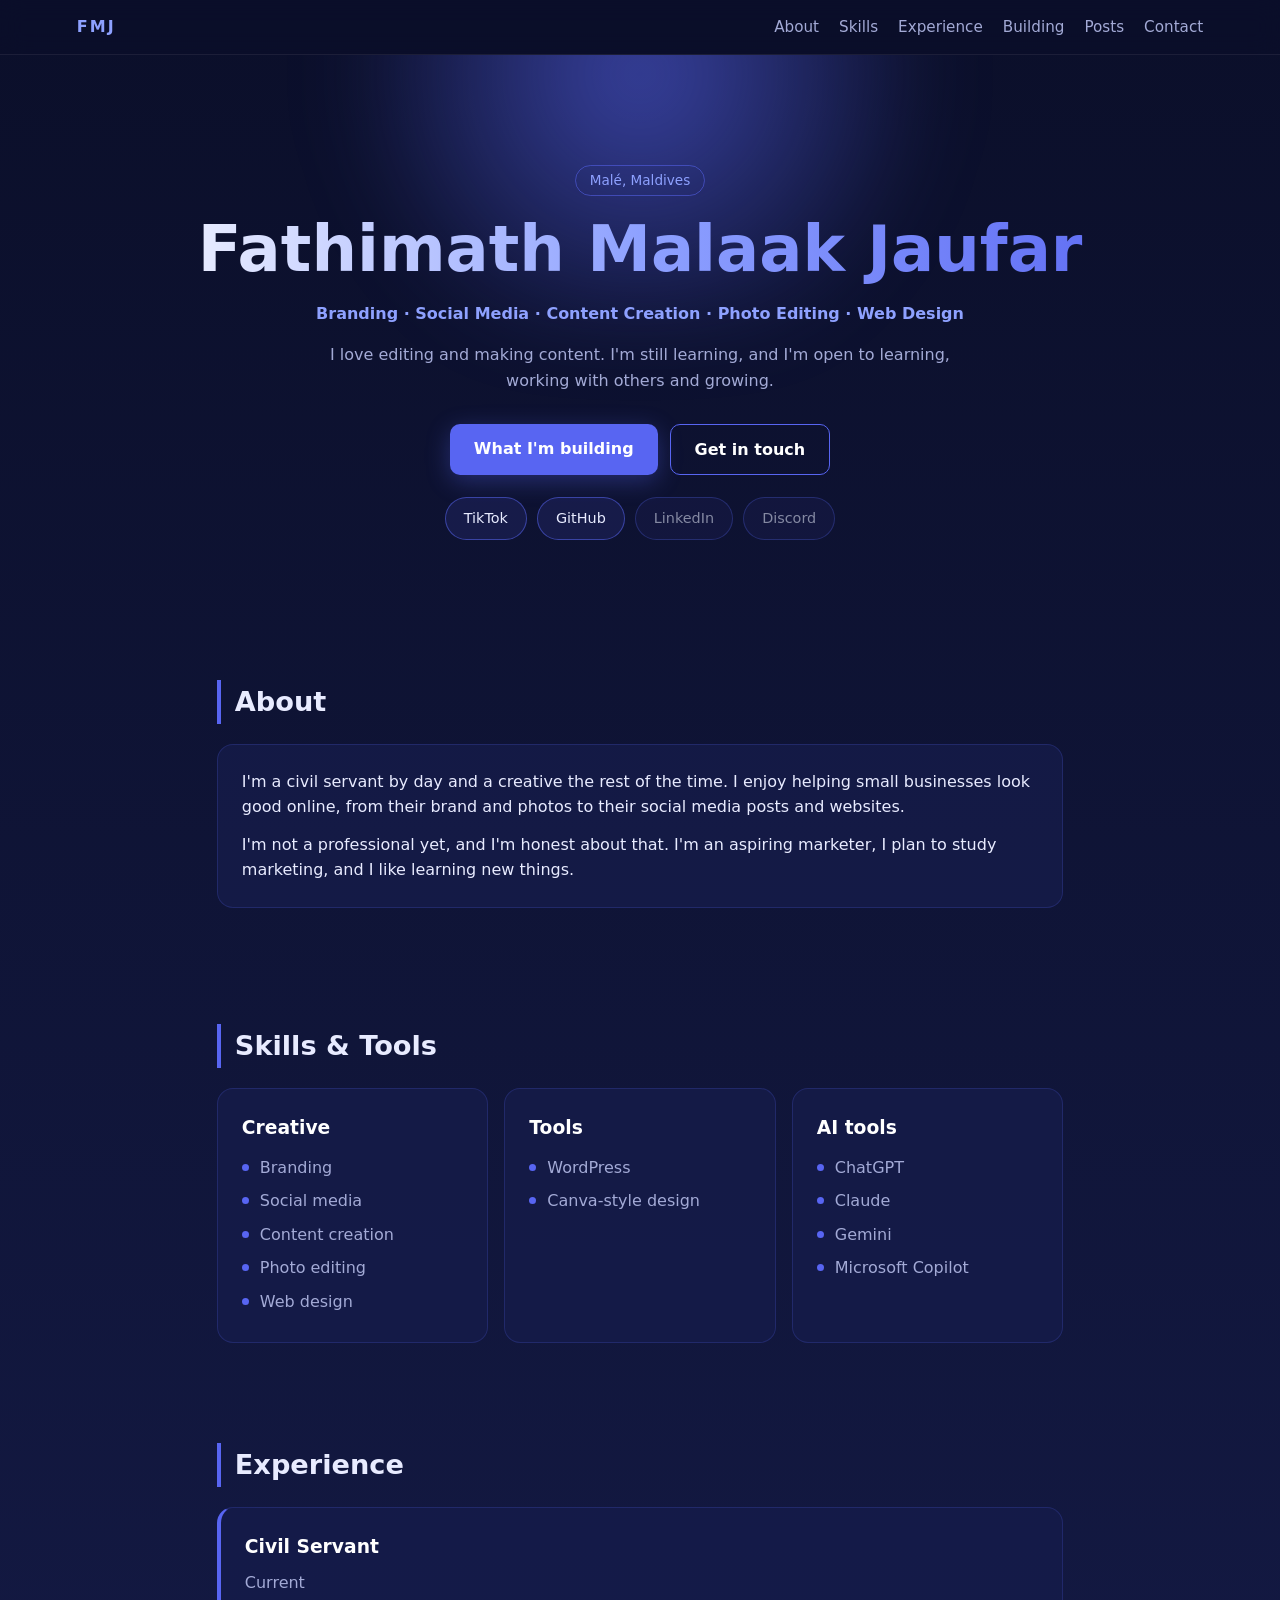
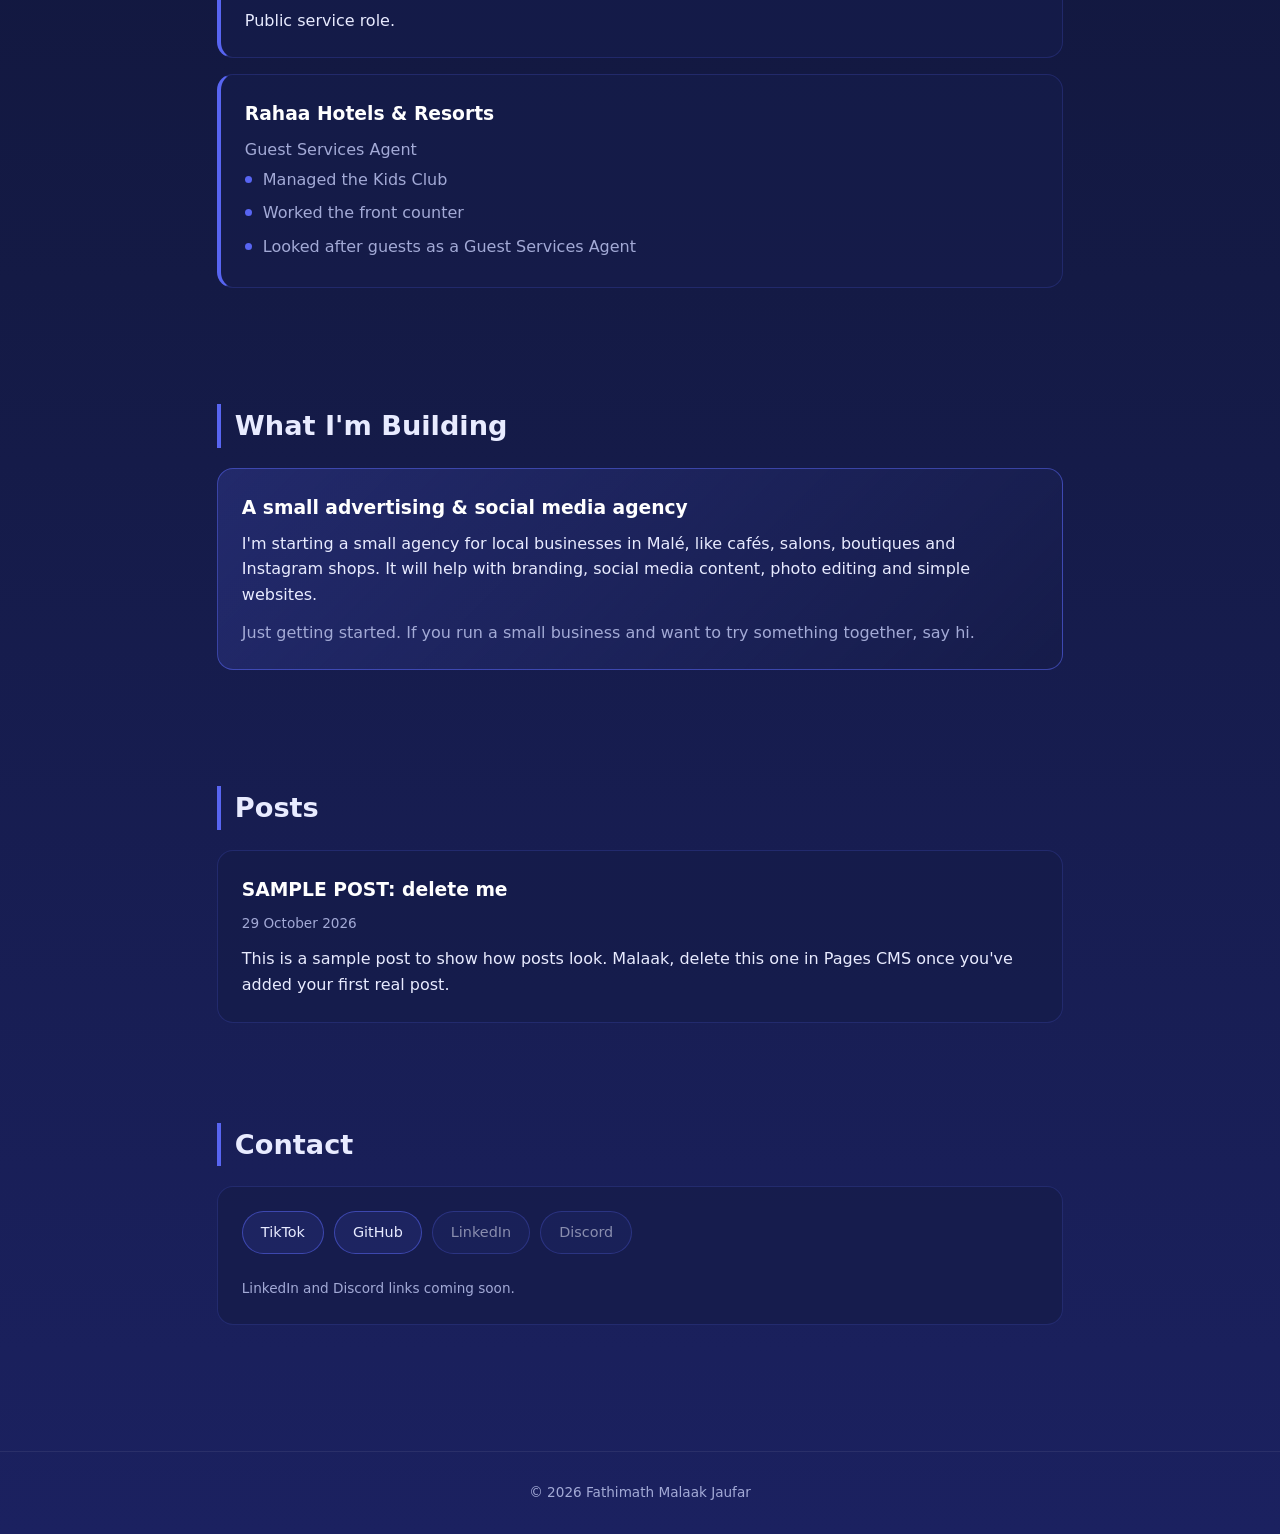
==== commit bfda0335: "Add social links (TikTok, GitHub; LinkedIn/Discord placeholders)" ====
--- a/index.html
+++ b/index.html
@@ -9,7 +9,8 @@
 <h1>Fathimath Malaak Jaufar</h1>
 <p class="sub">Branding · Social Media · Content Creation · Photo Editing · Web Design</p>
 <p class="lead">I love editing and making content. I'm still learning, and I'm open to learning, working with others and growing.</p>
-<div class="cta"><a class="btn" href="#building">What I'm building</a><a class="btn ghost" href="#contact">Get in touch</a></div></header>
+<div class="cta"><a class="btn" href="#building">What I'm building</a><a class="btn ghost" href="#contact">Get in touch</a></div>
+<div class="social"><a class="sbtn" href="https://www.tiktok.com/@yup.mv" target="_blank" rel="noopener">TikTok</a><a class="sbtn" href="https://github.com/reseachrandomv" target="_blank" rel="noopener">GitHub</a><a class="sbtn ph" href="#" title="Coming soon">LinkedIn</a><a class="sbtn ph" href="#" title="Coming soon">Discord</a></div></header>
 <main>
 <section class="reveal" id="about"><h2>About</h2><div class="card"><p>I'm a civil servant by day and a creative the rest of the time. I enjoy helping small businesses look good online, from their brand and photos to their social media posts and websites.</p><p>I'm not a professional yet, and I'm honest about that. I'm an aspiring marketer, I plan to study marketing, and I like learning new things.</p></div></section>
 <section class="reveal" id="skills"><h2>Skills &amp; Tools</h2><div class="grid">
@@ -21,10 +22,7 @@
 <div class="card tl"><h3>Rahaa Hotels &amp; Resorts</h3><p class="muted">Guest Services Agent</p><ul><li>Managed the Kids Club</li><li>Worked the front counter</li><li>Looked after guests as a Guest Services Agent</li></ul></div></section>
 <section class="reveal" id="building"><h2>What I'm Building</h2><div class="card feature"><h3>A small advertising &amp; social media agency</h3><p>I'm starting a small agency for local businesses in Malé, like cafés, salons, boutiques and Instagram shops. It will help with branding, social media content, photo editing and simple websites.</p><p class="muted">Just getting started. If you run a small business and want to try something together, say hi.</p></div></section>
 <section class="reveal" id="posts"><h2>Posts</h2><div id="post-list" class="posts"><p class="muted">Loading posts…</p></div></section>
-<section class="reveal" id="contact"><h2>Contact</h2><div class="card contact">
-<a class="btn" href="#" data-placeholder="LinkedIn URL">LinkedIn</a>
-<a class="btn ghost" href="https://github.com/reseachrandomv">GitHub</a>
-<p class="muted small">LinkedIn link: placeholder, to be added.</p></div></section>
+<section class="reveal" id="contact"><h2>Contact</h2><div class="card contact"><div class="social"><a class="sbtn" href="https://www.tiktok.com/@yup.mv" target="_blank" rel="noopener">TikTok</a><a class="sbtn" href="https://github.com/reseachrandomv" target="_blank" rel="noopener">GitHub</a><a class="sbtn ph" href="#" title="Coming soon">LinkedIn</a><a class="sbtn ph" href="#" title="Coming soon">Discord</a></div><p class="muted small">LinkedIn and Discord links coming soon.</p></div></section>
 </main><footer>© <span id="y"></span> Fathimath Malaak Jaufar</footer>
 <script>document.getElementById('y').textContent=new Date().getFullYear()
 fetch('posts/posts.json',{cache:'no-store'}).then(r=>r.json()).then(d=>{
--- a/style.css
+++ b/style.css
@@ -33,3 +33,4 @@
 nav{backdrop-filter:blur(12px);-webkit-backdrop-filter:blur(12px);background:#0b0f2aa6}
 .reveal{opacity:0;transform:translateY(28px);transition:opacity .7s ease,transform .7s ease}.reveal.in{opacity:1;transform:none}
 @media(prefers-reduced-motion:reduce){*,*:before,*:after{animation:none!important;transition:none!important}html{scroll-behavior:auto}.reveal{opacity:1;transform:none}}
+.social{display:flex;gap:10px;justify-content:center;flex-wrap:wrap;margin-top:22px}.contact .social{justify-content:flex-start;margin:0}.sbtn{padding:9px 18px;border-radius:99px;border:1px solid #5865F288;color:var(--text);text-decoration:none;font-size:.9rem;background:#5865F21f;transition:.2s}.sbtn:hover{background:var(--blurple);box-shadow:0 6px 22px #5865F266;transform:translateY(-2px)}.sbtn.ph{opacity:.55;cursor:default}
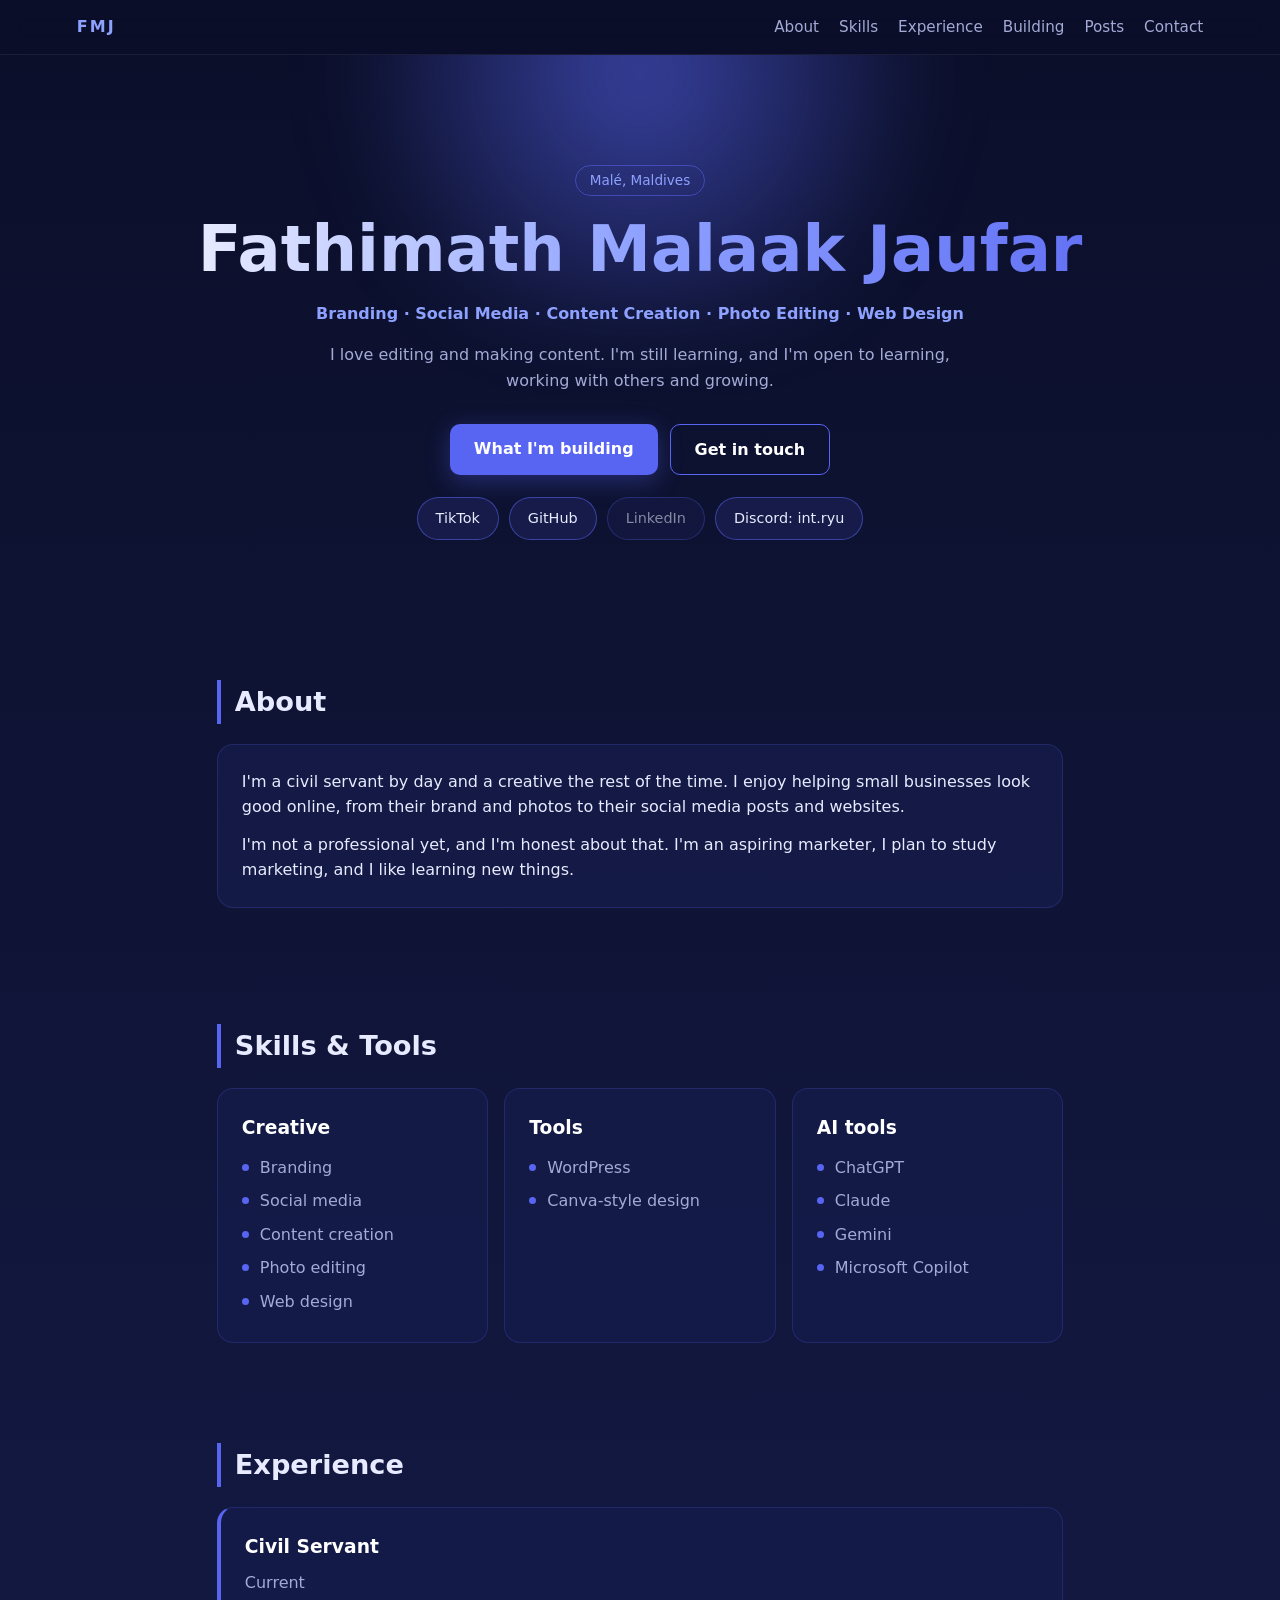
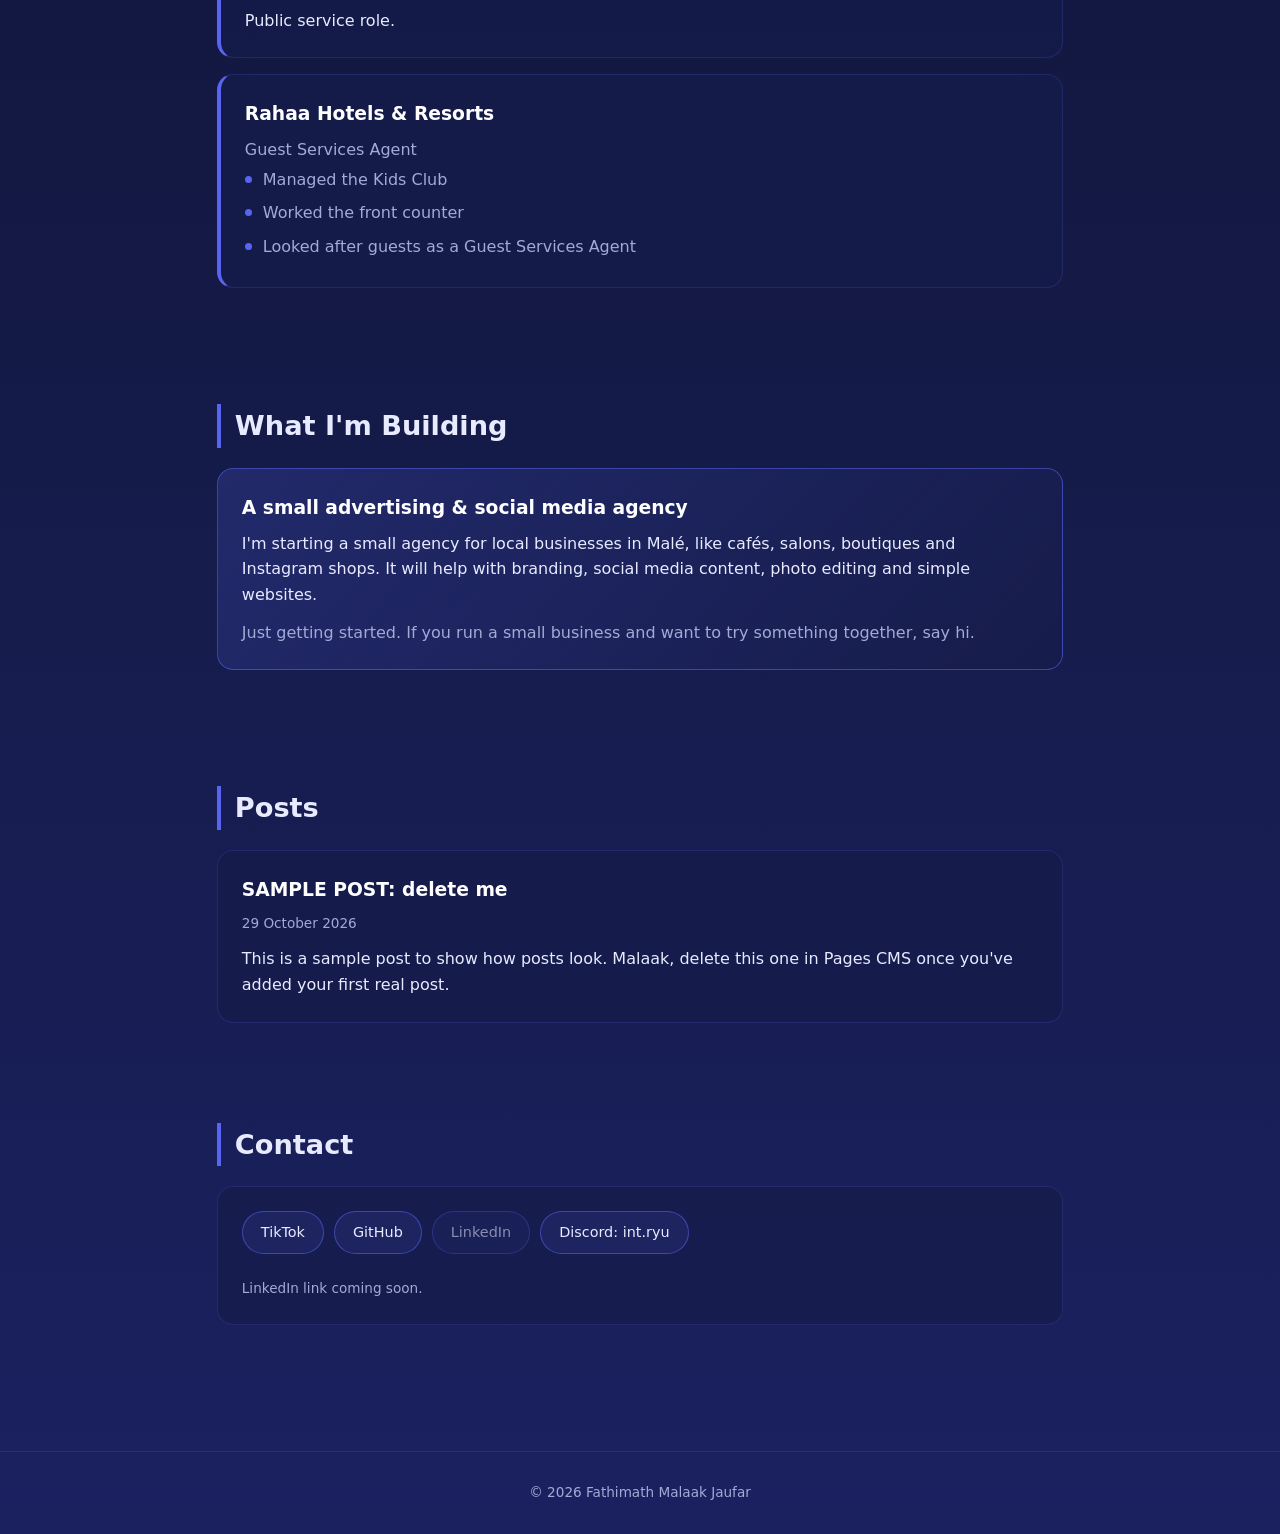
==== commit a12b1f1e: "Enable Discord button (int.ryu, copy to clipboard)" ====
--- a/index.html
+++ b/index.html
@@ -10,7 +10,7 @@
 <p class="sub">Branding · Social Media · Content Creation · Photo Editing · Web Design</p>
 <p class="lead">I love editing and making content. I'm still learning, and I'm open to learning, working with others and growing.</p>
 <div class="cta"><a class="btn" href="#building">What I'm building</a><a class="btn ghost" href="#contact">Get in touch</a></div>
-<div class="social"><a class="sbtn" href="https://www.tiktok.com/@yup.mv" target="_blank" rel="noopener">TikTok</a><a class="sbtn" href="https://github.com/reseachrandomv" target="_blank" rel="noopener">GitHub</a><a class="sbtn ph" href="#" title="Coming soon">LinkedIn</a><a class="sbtn ph" href="#" title="Coming soon">Discord</a></div></header>
+<div class="social"><a class="sbtn" href="https://www.tiktok.com/@yup.mv" target="_blank" rel="noopener">TikTok</a><a class="sbtn" href="https://github.com/reseachrandomv" target="_blank" rel="noopener">GitHub</a><a class="sbtn ph" href="#" title="Coming soon">LinkedIn</a><button type="button" class="sbtn dc" data-user="int.ryu" title="Copy Discord username">Discord: int.ryu</button></div></header>
 <main>
 <section class="reveal" id="about"><h2>About</h2><div class="card"><p>I'm a civil servant by day and a creative the rest of the time. I enjoy helping small businesses look good online, from their brand and photos to their social media posts and websites.</p><p>I'm not a professional yet, and I'm honest about that. I'm an aspiring marketer, I plan to study marketing, and I like learning new things.</p></div></section>
 <section class="reveal" id="skills"><h2>Skills &amp; Tools</h2><div class="grid">
@@ -22,7 +22,7 @@
 <div class="card tl"><h3>Rahaa Hotels &amp; Resorts</h3><p class="muted">Guest Services Agent</p><ul><li>Managed the Kids Club</li><li>Worked the front counter</li><li>Looked after guests as a Guest Services Agent</li></ul></div></section>
 <section class="reveal" id="building"><h2>What I'm Building</h2><div class="card feature"><h3>A small advertising &amp; social media agency</h3><p>I'm starting a small agency for local businesses in Malé, like cafés, salons, boutiques and Instagram shops. It will help with branding, social media content, photo editing and simple websites.</p><p class="muted">Just getting started. If you run a small business and want to try something together, say hi.</p></div></section>
 <section class="reveal" id="posts"><h2>Posts</h2><div id="post-list" class="posts"><p class="muted">Loading posts…</p></div></section>
-<section class="reveal" id="contact"><h2>Contact</h2><div class="card contact"><div class="social"><a class="sbtn" href="https://www.tiktok.com/@yup.mv" target="_blank" rel="noopener">TikTok</a><a class="sbtn" href="https://github.com/reseachrandomv" target="_blank" rel="noopener">GitHub</a><a class="sbtn ph" href="#" title="Coming soon">LinkedIn</a><a class="sbtn ph" href="#" title="Coming soon">Discord</a></div><p class="muted small">LinkedIn and Discord links coming soon.</p></div></section>
+<section class="reveal" id="contact"><h2>Contact</h2><div class="card contact"><div class="social"><a class="sbtn" href="https://www.tiktok.com/@yup.mv" target="_blank" rel="noopener">TikTok</a><a class="sbtn" href="https://github.com/reseachrandomv" target="_blank" rel="noopener">GitHub</a><a class="sbtn ph" href="#" title="Coming soon">LinkedIn</a><button type="button" class="sbtn dc" data-user="int.ryu" title="Copy Discord username">Discord: int.ryu</button></div><p class="muted small">LinkedIn link coming soon.</p></div></section>
 </main><footer>© <span id="y"></span> Fathimath Malaak Jaufar</footer>
 <script>document.getElementById('y').textContent=new Date().getFullYear()
 fetch('posts/posts.json',{cache:'no-store'}).then(r=>r.json()).then(d=>{
@@ -37,5 +37,8 @@
 
 const io='IntersectionObserver' in window&&!matchMedia('(prefers-reduced-motion: reduce)').matches?new IntersectionObserver(es=>es.forEach(e=>{if(e.isIntersecting){e.target.classList.add('in');io.unobserve(e.target)}}),{threshold:.12}):null;
 document.querySelectorAll('.reveal').forEach(el=>io?io.observe(el):el.classList.add('in'));
+
+document.querySelectorAll('.dc').forEach(b=>b.addEventListener('click',()=>{const u=b.dataset.user,done=()=>{b.textContent='Copied: '+u;setTimeout(()=>b.textContent='Discord: '+u,1600)};
+ if(navigator.clipboard)navigator.clipboard.writeText(u).then(done,()=>prompt('Discord username:',u));else prompt('Discord username:',u)}));
 </script>
 </body></html>
--- a/style.css
+++ b/style.css
@@ -34,3 +34,4 @@
 .reveal{opacity:0;transform:translateY(28px);transition:opacity .7s ease,transform .7s ease}.reveal.in{opacity:1;transform:none}
 @media(prefers-reduced-motion:reduce){*,*:before,*:after{animation:none!important;transition:none!important}html{scroll-behavior:auto}.reveal{opacity:1;transform:none}}
 .social{display:flex;gap:10px;justify-content:center;flex-wrap:wrap;margin-top:22px}.contact .social{justify-content:flex-start;margin:0}.sbtn{padding:9px 18px;border-radius:99px;border:1px solid #5865F288;color:var(--text);text-decoration:none;font-size:.9rem;background:#5865F21f;transition:.2s}.sbtn:hover{background:var(--blurple);box-shadow:0 6px 22px #5865F266;transform:translateY(-2px)}.sbtn.ph{opacity:.55;cursor:default}
+button.sbtn{font:inherit;font-size:.9rem;cursor:pointer}
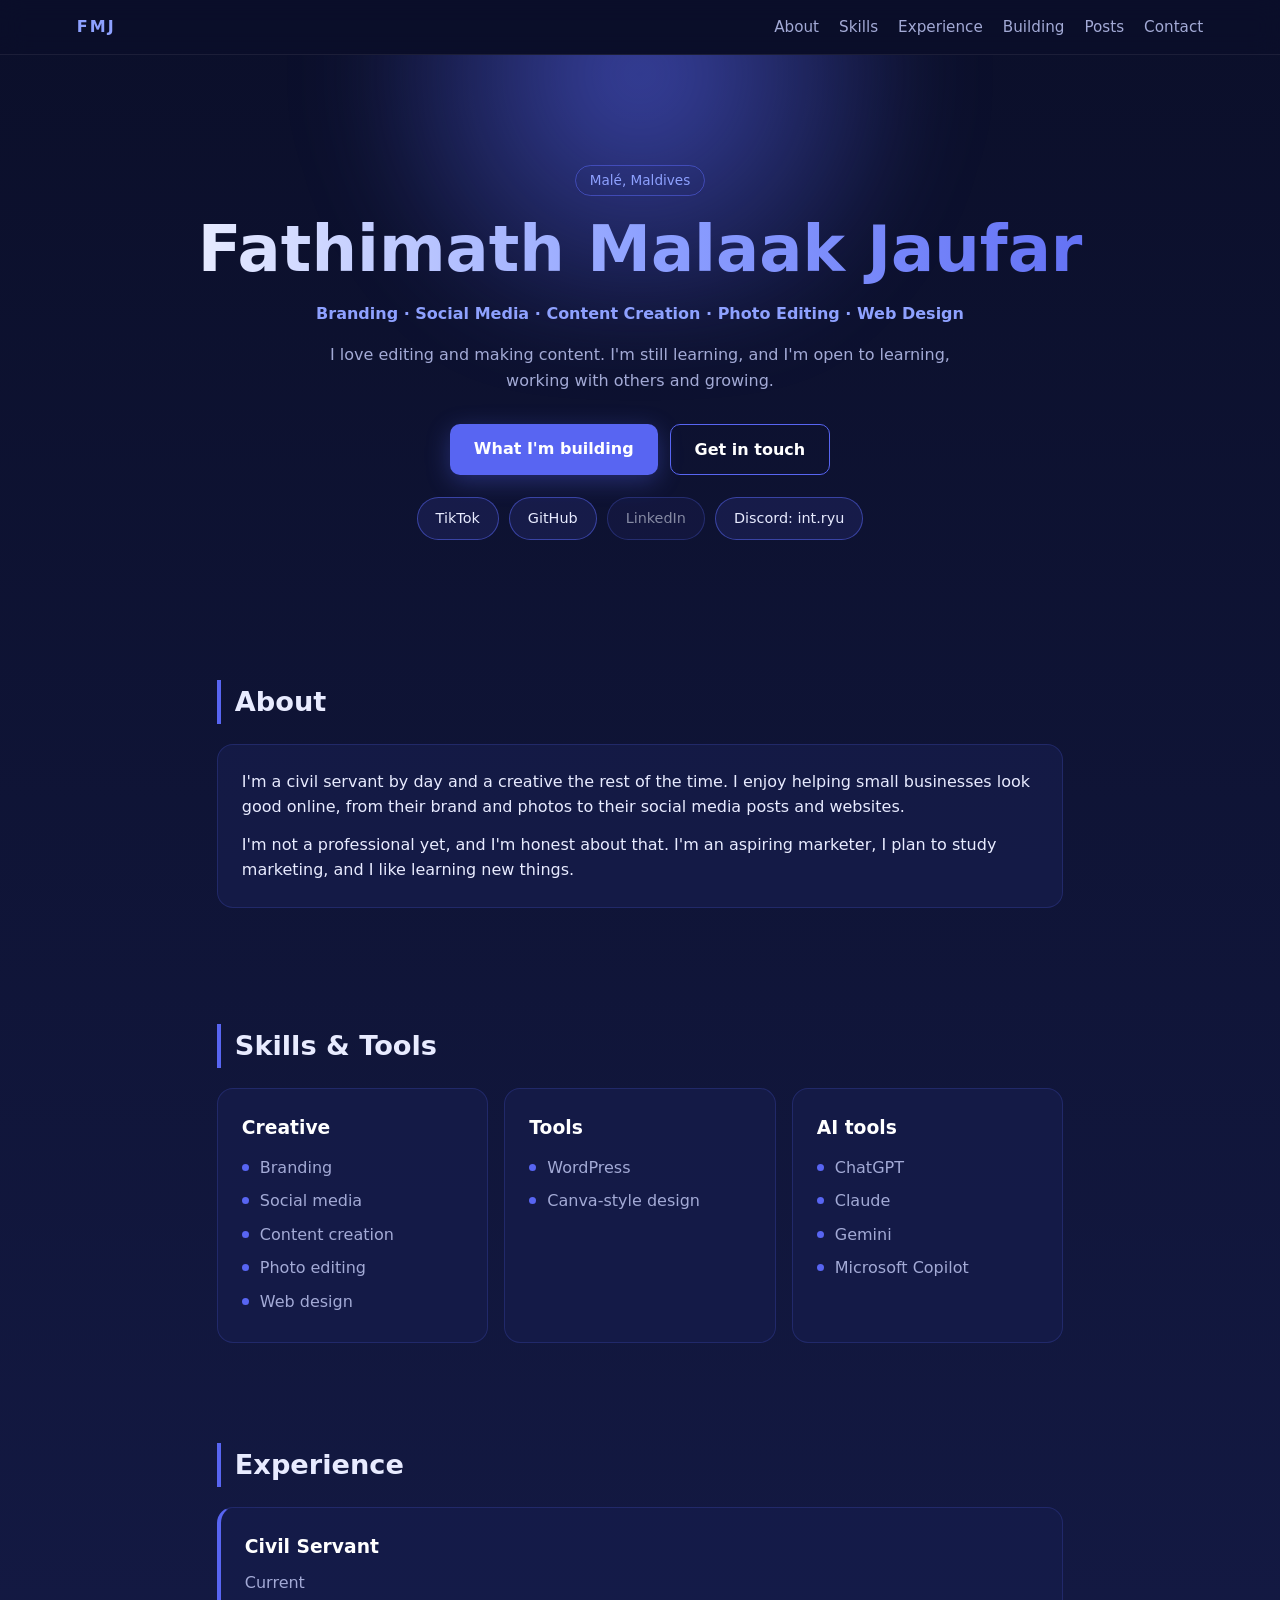
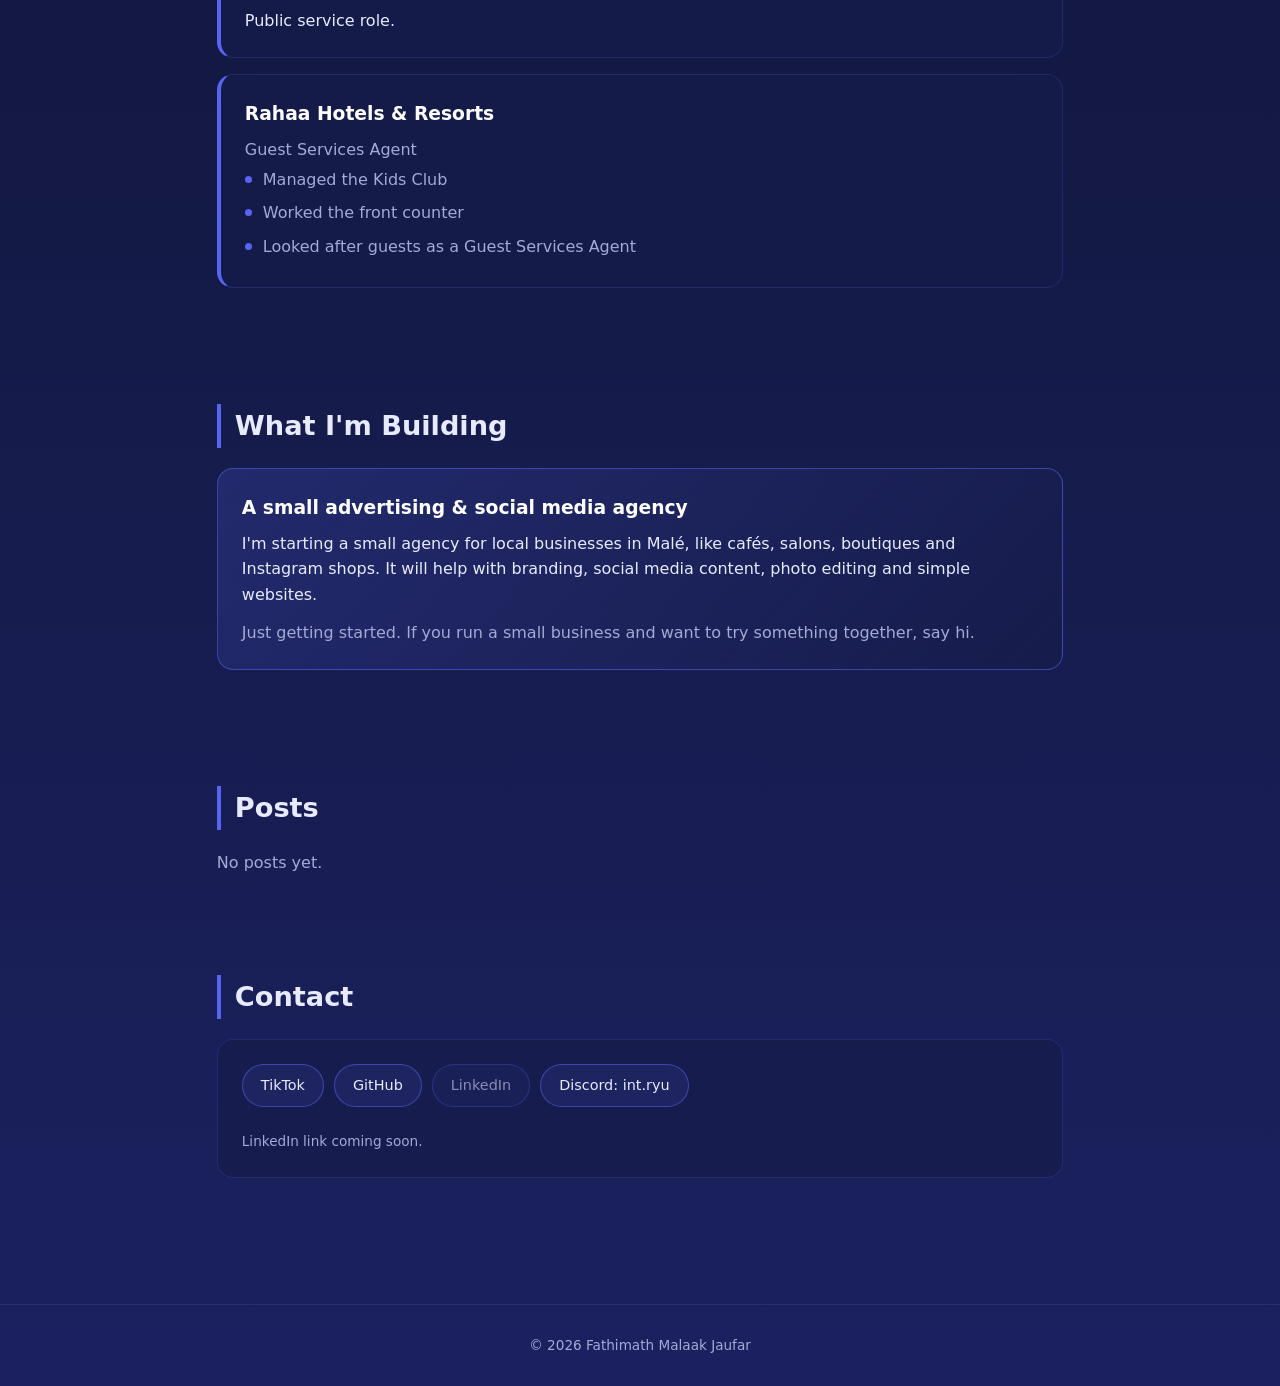
==== commit 26273f7e: "Remove the sample post and stop the LinkedIn placeholder jumping the page The public Posts section s" ====
--- a/index.html
+++ b/index.html
@@ -10,7 +10,7 @@
 <p class="sub">Branding · Social Media · Content Creation · Photo Editing · Web Design</p>
 <p class="lead">I love editing and making content. I'm still learning, and I'm open to learning, working with others and growing.</p>
 <div class="cta"><a class="btn" href="#building">What I'm building</a><a class="btn ghost" href="#contact">Get in touch</a></div>
-<div class="social"><a class="sbtn" href="https://www.tiktok.com/@yup.mv" target="_blank" rel="noopener">TikTok</a><a class="sbtn" href="https://github.com/reseachrandomv" target="_blank" rel="noopener">GitHub</a><a class="sbtn ph" href="#" title="Coming soon">LinkedIn</a><button type="button" class="sbtn dc" data-user="int.ryu" title="Copy Discord username">Discord: int.ryu</button></div></header>
+<div class="social"><a class="sbtn" href="https://www.tiktok.com/@yup.mv" target="_blank" rel="noopener">TikTok</a><a class="sbtn" href="https://github.com/reseachrandomv" target="_blank" rel="noopener">GitHub</a><span class="sbtn ph" title="Coming soon" aria-disabled="true">LinkedIn</span><button type="button" class="sbtn dc" data-user="int.ryu" title="Copy Discord username">Discord: int.ryu</button></div></header>
 <main>
 <section class="reveal" id="about"><h2>About</h2><div class="card"><p>I'm a civil servant by day and a creative the rest of the time. I enjoy helping small businesses look good online, from their brand and photos to their social media posts and websites.</p><p>I'm not a professional yet, and I'm honest about that. I'm an aspiring marketer, I plan to study marketing, and I like learning new things.</p></div></section>
 <section class="reveal" id="skills"><h2>Skills &amp; Tools</h2><div class="grid">
@@ -22,7 +22,7 @@
 <div class="card tl"><h3>Rahaa Hotels &amp; Resorts</h3><p class="muted">Guest Services Agent</p><ul><li>Managed the Kids Club</li><li>Worked the front counter</li><li>Looked after guests as a Guest Services Agent</li></ul></div></section>
 <section class="reveal" id="building"><h2>What I'm Building</h2><div class="card feature"><h3>A small advertising &amp; social media agency</h3><p>I'm starting a small agency for local businesses in Malé, like cafés, salons, boutiques and Instagram shops. It will help with branding, social media content, photo editing and simple websites.</p><p class="muted">Just getting started. If you run a small business and want to try something together, say hi.</p></div></section>
 <section class="reveal" id="posts"><h2>Posts</h2><div id="post-list" class="posts"><p class="muted">Loading posts…</p></div></section>
-<section class="reveal" id="contact"><h2>Contact</h2><div class="card contact"><div class="social"><a class="sbtn" href="https://www.tiktok.com/@yup.mv" target="_blank" rel="noopener">TikTok</a><a class="sbtn" href="https://github.com/reseachrandomv" target="_blank" rel="noopener">GitHub</a><a class="sbtn ph" href="#" title="Coming soon">LinkedIn</a><button type="button" class="sbtn dc" data-user="int.ryu" title="Copy Discord username">Discord: int.ryu</button></div><p class="muted small">LinkedIn link coming soon.</p></div></section>
+<section class="reveal" id="contact"><h2>Contact</h2><div class="card contact"><div class="social"><a class="sbtn" href="https://www.tiktok.com/@yup.mv" target="_blank" rel="noopener">TikTok</a><a class="sbtn" href="https://github.com/reseachrandomv" target="_blank" rel="noopener">GitHub</a><span class="sbtn ph" title="Coming soon" aria-disabled="true">LinkedIn</span><button type="button" class="sbtn dc" data-user="int.ryu" title="Copy Discord username">Discord: int.ryu</button></div><p class="muted small">LinkedIn link coming soon.</p></div></section>
 </main><footer>© <span id="y"></span> Fathimath Malaak Jaufar</footer>
 <script>document.getElementById('y').textContent=new Date().getFullYear()
 fetch('posts/posts.json',{cache:'no-store'}).then(r=>r.json()).then(d=>{
